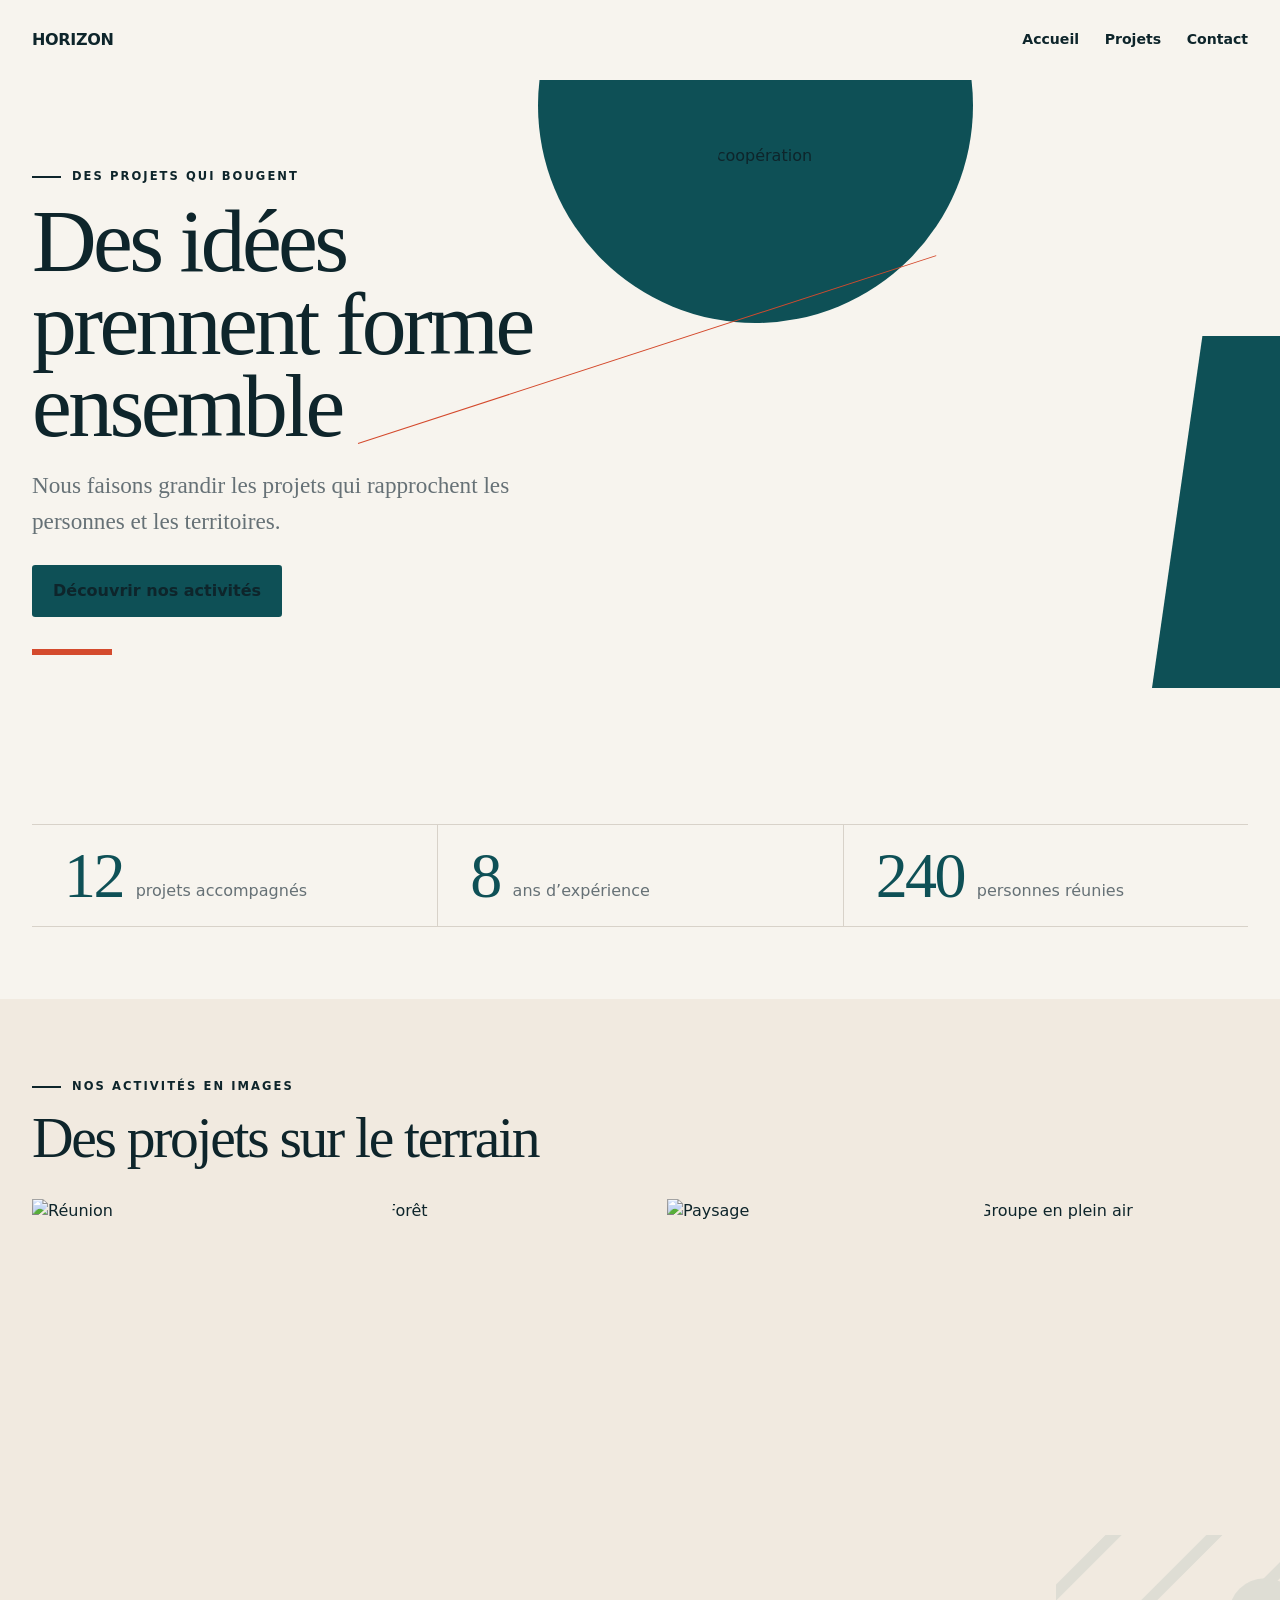
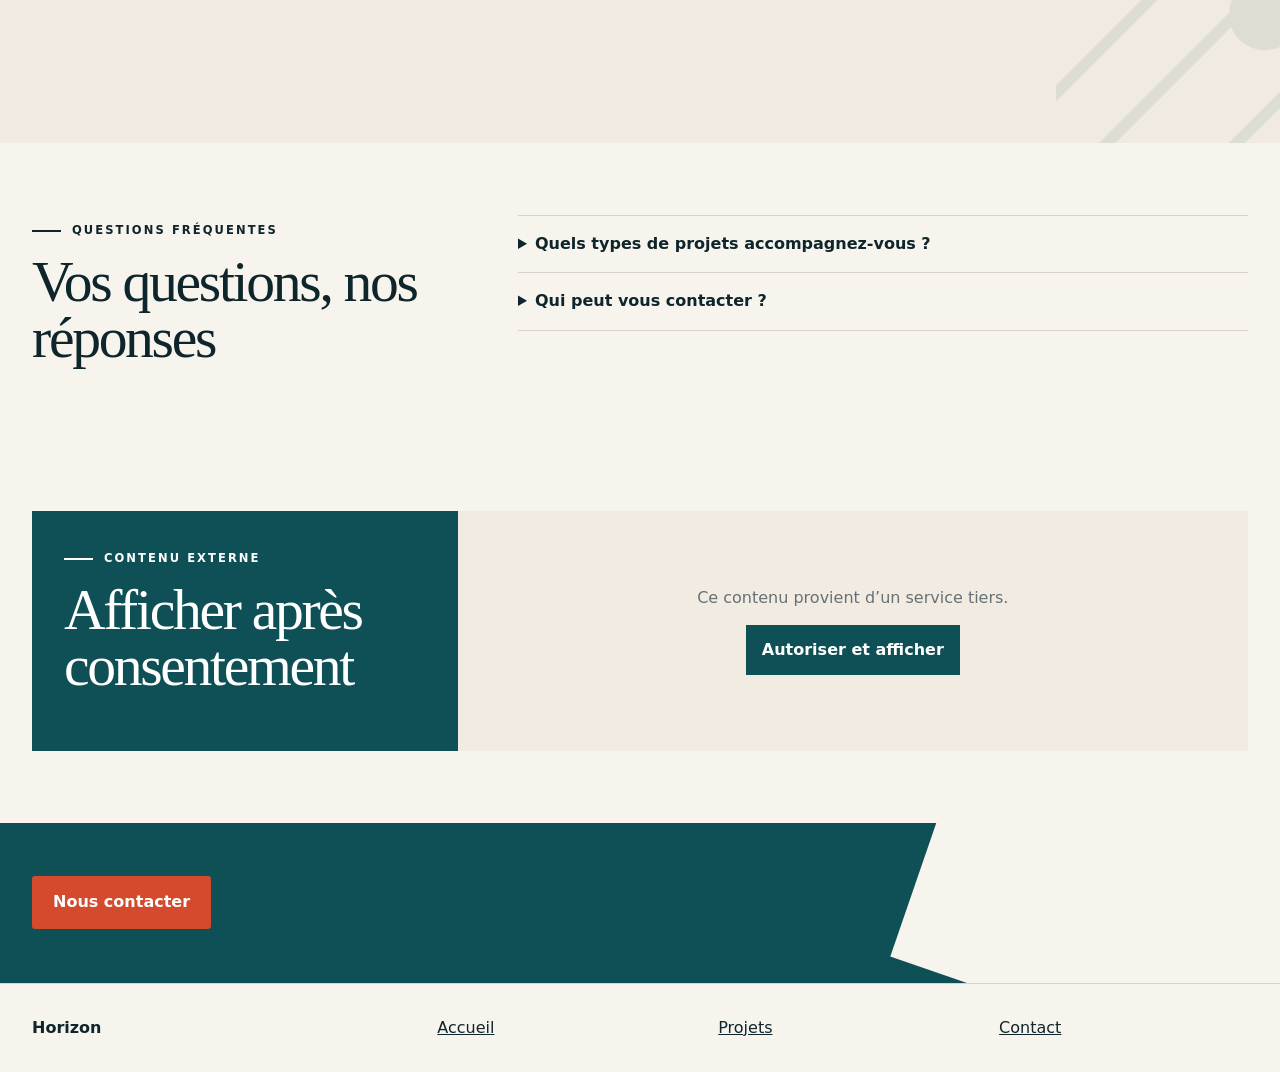
==== themes/dynamic-graphic/preview/index.html @ 0e569360 "Correct theme references and add quiet elegant design" ====
<!doctype html>
<html lang="fr">
<head>
  <meta charset="utf-8">
  <meta name="viewport" content="width=device-width,initial-scale=1">
  <title>Dendrila — Dynamique et graphique</title>
  <link rel="stylesheet" href="../theme.css">
</head>
<body data-dendrila-theme="dynamic-graphic" data-dendrila-gallery="editorial" data-dendrila-illustration-frequency="regular" data-dendrila-illustration-style="geometric">
  <a class="d-skip-link" href="#contenu">Aller au contenu</a>
  <header class="d-header"><div class="d-shell d-header__inner">
    <a class="d-brand" href="#">Horizon</a>
    <nav class="d-nav" aria-label="Navigation principale"><a href="#contenu">Accueil</a><a href="#projets">Projets</a><a href="#contact">Contact</a></nav>
  </div></header>
  <main id="contenu">
    <section class="d-hero"><div class="d-shell d-hero__grid">
      <div class="d-hero__copy"><p class="d-eyebrow">Des projets qui bougent</p><h1 class="d-title">Des idées prennent forme ensemble</h1><p class="d-lead">Nous faisons grandir les projets qui rapprochent les personnes et les territoires.</p><div class="d-actions"><a class="d-button" href="#projets">Découvrir nos activités</a></div></div>
      <div class="d-hero__media"><div class="d-media" data-media-shape="auto"><img class="d-media__image" src="https://upload.wikimedia.org/wikipedia/commons/thumb/c/ce/Cooperation_meeting_%2835371853444%29.jpg/1280px-Cooperation_meeting_%2835371853444%29.jpg" alt="Réunion de coopération"></div></div>
    </div></section>
    <section class="d-section"><div class="d-shell"><div class="d-stats">
      <div class="d-stat"><strong class="d-stat__value">12</strong><span class="d-stat__label">projets accompagnés</span></div>
      <div class="d-stat"><strong class="d-stat__value">8</strong><span class="d-stat__label">ans d’expérience</span></div>
      <div class="d-stat"><strong class="d-stat__value">240</strong><span class="d-stat__label">personnes réunies</span></div>
    </div></div></section>
    <section class="d-section d-section--soft" id="projets"><div class="d-shell">
      <div class="d-section__heading"><p class="d-eyebrow">Nos activités en images</p><h2 class="d-heading">Des projets sur le terrain</h2></div>
      <div class="d-gallery">
        <figure class="d-gallery__item"><div class="d-media"><img class="d-media__image" src="https://thumb.wikimedia.org/wikipedia/commons/thumb/a/af/People_seated_at_table_participating_in_group_discussion_during_meeting.jpg/1280px-People_seated_at_table_participating_in_group_discussion_during_meeting.jpg" alt="Réunion"></div></figure>
        <figure class="d-gallery__item"><div class="d-media"><img class="d-media__image" src="https://thumb.wikimedia.org/wikipedia/commons/thumb/4/44/Forest_path_surrounded_by_green_trees.jpg/1280px-Forest_path_surrounded_by_green_trees.jpg" alt="Forêt"></div></figure>
        <figure class="d-gallery__item"><div class="d-media"><img class="d-media__image" src="https://upload.wikimedia.org/wikipedia/commons/thumb/d/d1/Landscape-mountains-nature-people_%2824216397892%29.jpg/1280px-Landscape-mountains-nature-people_%2824216397892%29.jpg" alt="Paysage"></div></figure>
        <figure class="d-gallery__item"><div class="d-media"><img class="d-media__image" src="https://upload.wikimedia.org/wikipedia/commons/thumb/7/79/People_stand_in_line_on_the_road_and_look_at_nature.jpg/1280px-People_stand_in_line_on_the_road_and_look_at_nature.jpg" alt="Groupe en plein air"></div></figure>
      </div>
    </div></section>
    <section class="d-section d-section--block-faq"><div class="d-shell d-prose">
      <div class="d-section__heading"><p class="d-eyebrow">Questions fréquentes</p><h2 class="d-heading">Vos questions, nos réponses</h2></div>
      <div class="d-faq"><details><summary>Quels types de projets accompagnez-vous ?</summary><p>Le parcours s’adapte au contexte du projet.</p></details><details><summary>Qui peut vous contacter ?</summary><p>Toute personne ou structure porteuse d’une initiative.</p></details></div>
    </div></section>
    <section class="d-section d-section--block-embed-safe"><div class="d-shell"><div class="d-section__heading"><p class="d-eyebrow">Contenu externe</p><h2 class="d-heading">Afficher après consentement</h2></div><div class="d-embed"><div class="dendrila-privacy-placeholder"><div data-dendrila-placeholder-copy><p>Ce contenu provient d’un service tiers.</p><button data-dendrila-consent-allow>Autoriser et afficher</button></div></div></div></div></section>
    <section class="d-cta-band" id="contact"><div class="d-shell d-cta-band__inner"><a class="d-button" href="#">Nous contacter</a></div></section>
  </main>
  <footer class="d-footer"><div class="d-shell d-footer__grid"><strong>Horizon</strong><a href="#">Accueil</a><a href="#">Projets</a><a href="#">Contact</a></div></footer>
</body>
</html>
---- themes/dynamic-graphic/theme.css ----
/*
 * Dendrila Design Kit — Dynamique et graphique
 * Composition éditoriale, aplats, diagonales, contrastes et galerie asymétrique.
 */

[data-dendrila-theme="dynamic-graphic"] {
  --dendrila-color-bg: #f7f4ee;
  --dendrila-color-surface: #fffdf8;
  --dendrila-color-text: #0e252b;
  --dendrila-color-muted: #667176;
  --dendrila-color-primary: #0e5056;
  --dendrila-color-primary-strong: #0a3b40;
  --dendrila-color-secondary: #d44a2d;
  --dendrila-color-accent-soft: #efe7dc;
  --dendrila-color-border: #d8d2c9;
  --dendrila-font-heading: ui-serif, Georgia, "Times New Roman", serif;
  --dendrila-font-body: Inter, ui-sans-serif, system-ui, -apple-system, BlinkMacSystemFont, "Segoe UI", sans-serif;

  margin: 0;
  color: var(--dendrila-color-text);
  background: var(--dendrila-color-bg);
  font-family: var(--dendrila-font-body);
  line-height: 1.55;
}

[data-dendrila-theme="dynamic-graphic"] *,
[data-dendrila-theme="dynamic-graphic"] *::before,
[data-dendrila-theme="dynamic-graphic"] *::after { box-sizing: border-box; }

[data-dendrila-theme="dynamic-graphic"] img { max-width: 100%; height: auto; }
[data-dendrila-theme="dynamic-graphic"] a { color: inherit; }
[data-dendrila-theme="dynamic-graphic"] :focus-visible {
  outline: 3px solid var(--dendrila-color-secondary);
  outline-offset: 3px;
}

.d-skip-link {
  position: fixed;
  inset: .5rem auto auto .5rem;
  z-index: 1000;
  transform: translateY(-180%);
  background: var(--dendrila-color-primary-strong);
  color: #fff;
  padding: .7rem 1rem;
}
.d-skip-link:focus { transform: translateY(0); }

.d-shell {
  width: min(calc(100% - 2.5rem), var(--dendrila-content-max, 76rem));
  margin-inline: auto;
}
.d-prose { max-width: var(--dendrila-text-max, 56rem); }

.d-header {
  position: relative;
  z-index: 20;
  background: var(--dendrila-color-bg);
}
.d-header__inner {
  min-height: 5rem;
  display: flex;
  align-items: center;
  justify-content: space-between;
  gap: 2rem;
}
.d-brand {
  display: inline-flex;
  align-items: center;
  text-decoration: none;
  font-weight: 900;
  text-transform: uppercase;
  letter-spacing: -.02em;
}
.d-brand__mark { display: none; }
.d-nav { display: flex; align-items: center; gap: 1.6rem; }
.d-nav a {
  text-decoration: none;
  font-size: .88rem;
  font-weight: 700;
}
.d-nav a:hover { color: var(--dendrila-color-secondary); }

.d-button {
  display: inline-flex;
  align-items: center;
  justify-content: center;
  min-height: 3rem;
  padding: .8rem 1.25rem;
  border: 1px solid transparent;
  border-radius: .2rem;
  background: var(--dendrila-color-primary);
  color: #fff;
  text-decoration: none;
  font-weight: 800;
  transition: transform var(--dendrila-motion-duration, 160ms) ease, background var(--dendrila-motion-duration, 160ms) ease;
}
.d-button:hover {
  transform: translateY(-2px);
  background: var(--dendrila-color-secondary);
}

.d-eyebrow {
  display: inline-flex;
  align-items: center;
  gap: .7rem;
  margin: 0 0 .9rem;
  font-size: .72rem;
  font-weight: 850;
  letter-spacing: .18em;
  text-transform: uppercase;
}
.d-eyebrow::before {
  content: "";
  width: 1.8rem;
  height: 2px;
  background: currentColor;
}

.d-title,
.d-heading,
.d-card__title,
.d-stat__value {
  font-family: var(--dendrila-font-heading);
  font-weight: 500;
  letter-spacing: -.04em;
}
.d-title {
  margin: 0;
  max-width: 36rem;
  font-size: calc(clamp(3.4rem, 7vw, 6.4rem) * var(--dendrila-heading-scale, 1));
  line-height: .92;
}
.d-heading {
  margin: 0;
  font-size: calc(clamp(2.2rem, 4.5vw, 3.8rem) * var(--dendrila-heading-scale, 1));
  line-height: .98;
}
.d-lead {
  max-width: 36rem;
  margin-top: 1.25rem;
  color: var(--dendrila-color-muted);
  font-family: var(--dendrila-font-heading);
  font-size: clamp(1.15rem, 2vw, 1.45rem);
}
.d-actions { display: flex; flex-wrap: wrap; gap: .75rem; margin-top: 1.6rem; }

.d-hero {
  position: relative;
  overflow: hidden;
  min-height: 42rem;
}
.d-hero::before {
  content: "";
  position: absolute;
  width: clamp(18rem, 34vw, 34rem);
  aspect-ratio: 1;
  right: 24%;
  top: -12rem;
  border-radius: 50%;
  background: var(--dendrila-color-primary);
  z-index: 0;
}
.d-hero::after {
  content: "";
  position: absolute;
  width: 38rem;
  height: 1px;
  left: 28%;
  top: 54%;
  background: var(--dendrila-color-secondary);
  transform: rotate(-18deg);
  transform-origin: left center;
  z-index: 3;
}
.d-hero__grid {
  position: relative;
  z-index: 1;
  min-height: 42rem;
  display: grid;
  grid-template-columns: minmax(0, .9fr) minmax(24rem, 1.1fr);
  align-items: center;
  gap: 3rem;
  padding-block: 3rem 4rem;
}
.d-hero__copy { position: relative; z-index: 4; }
.d-hero__copy::after {
  content: "";
  display: block;
  width: 5rem;
  height: .35rem;
  margin-top: 2rem;
  background: var(--dendrila-color-secondary);
}
.d-hero__media {
  position: relative;
  z-index: 2;
  height: 33rem;
}
.d-hero__media::after {
  content: "";
  position: absolute;
  width: 9rem;
  height: 22rem;
  right: -3rem;
  bottom: -1rem;
  background: var(--dendrila-color-primary);
  clip-path: polygon(35% 0, 100% 0, 100% 100%, 0 100%);
}
.d-media {
  width: 100%;
  height: 100%;
  overflow: hidden;
}
.d-media::before { display: none; }
.d-media__image {
  display: block;
  width: 100%;
  height: 100%;
  object-fit: cover;
  object-position: var(--d-media-x, 50%) var(--d-media-y, 50%);
}
.d-hero__media .d-media {
  clip-path: polygon(18% 0, 100% 0, 84% 100%, 0 100%);
}
.d-media[data-media-shape="rounded"] .d-media__image { border-radius: .3rem; }

.d-section {
  position: relative;
  padding-block: var(--dendrila-section-gap, 4.5rem);
}
.d-section--soft {
  background: color-mix(in srgb, var(--dendrila-color-accent-soft) 76%, var(--dendrila-color-bg));
}
.d-section__heading {
  max-width: var(--dendrila-text-max, 56rem);
  margin-bottom: 2rem;
}

.d-card-grid {
  display: grid;
  grid-template-columns: repeat(3, minmax(0, 1fr));
  gap: 1rem;
}
.d-card {
  position: relative;
  overflow: hidden;
  background: var(--dendrila-color-surface);
  border: 1px solid var(--dendrila-color-border);
  padding: 1.2rem;
}
.d-card:nth-child(2) { transform: translateY(1.4rem); }
.d-card__media {
  margin: -1.2rem -1.2rem 1rem;
  overflow: hidden;
  aspect-ratio: 4 / 3;
}
.d-card__media img { width: 100%; height: 100%; object-fit: cover; }
.d-card__title { margin: 0 0 .5rem; font-size: 1.45rem; }
.d-card p { margin-bottom: 0; color: var(--dendrila-color-muted); }

.d-stats {
  display: grid;
  grid-template-columns: repeat(3, 1fr);
  border-block: 1px solid var(--dendrila-color-border);
}
.d-stat {
  display: grid;
  grid-template-columns: auto 1fr;
  align-items: end;
  gap: .8rem;
  padding: 1.35rem 2rem;
}
.d-stat + .d-stat { border-left: 1px solid var(--dendrila-color-border); }
.d-stat__value {
  font-size: clamp(3rem, 5vw, 4.6rem);
  line-height: .9;
  color: var(--dendrila-color-primary);
}
.d-stat__label { color: var(--dendrila-color-muted); }
.d-stat__note { grid-column: 2; color: var(--dendrila-color-muted); font-size: .8rem; }

.d-key-values {
  margin: 0;
  display: grid;
  grid-template-columns: repeat(2, minmax(0, 1fr));
  gap: .8rem;
}
.d-key-values__item {
  padding: 1.2rem;
  border-left: .35rem solid var(--dendrila-color-secondary);
  background: var(--dendrila-color-surface);
}
.d-key-values dt {
  color: var(--dendrila-color-muted);
  text-transform: uppercase;
  letter-spacing: .12em;
  font-size: .7rem;
}
.d-key-values dd { margin: .3rem 0 0; font-weight: 750; }

.d-gallery {
  display: grid;
  grid-template-columns: 1.15fr 1fr 1fr 1fr;
  grid-auto-rows: minmax(10rem, 18vw);
  gap: .7rem;
}
.d-gallery__item { margin: 0; min-width: 0; }
.d-gallery__item:first-child { grid-row: span 2; }
.d-gallery__item:nth-child(3) { grid-row: span 2; }
.d-gallery__item .d-media,
.d-gallery__item .d-media__image { height: 100%; }
.d-gallery__item:nth-child(odd) .d-media { clip-path: polygon(0 0, 100% 0, 92% 100%, 0 100%); }
.d-gallery__item:nth-child(even) .d-media { clip-path: polygon(8% 0, 100% 0, 100% 100%, 0 100%); }
.d-caption { margin-top: .5rem; color: var(--dendrila-color-muted); font-size: .85rem; }

[data-dendrila-theme="dynamic-graphic"][data-dendrila-gallery="filmstrip"] .d-gallery {
  display: flex;
  overflow-x: auto;
  scroll-snap-type: x proximity;
}
[data-dendrila-theme="dynamic-graphic"][data-dendrila-gallery="filmstrip"] .d-gallery__item {
  flex: 0 0 min(82vw, 36rem);
  scroll-snap-align: start;
}
[data-dendrila-theme="dynamic-graphic"][data-dendrila-gallery="masonry"] .d-gallery {
  display: block;
  columns: 3 17rem;
  column-gap: .7rem;
}
[data-dendrila-theme="dynamic-graphic"][data-dendrila-gallery="masonry"] .d-gallery__item {
  break-inside: avoid;
  margin-bottom: .7rem;
}

.d-section--block-faq .d-shell {
  max-width: var(--dendrila-content-max, 76rem);
  display: grid;
  grid-template-columns: minmax(16rem, .75fr) minmax(0, 1.25fr);
  gap: 3rem;
}
.d-section--block-faq .d-section__heading { margin-bottom: 0; }
.d-faq { border-top: 1px solid var(--dendrila-color-border); }
.d-faq details { padding: 1rem 0; border-bottom: 1px solid var(--dendrila-color-border); }
.d-faq summary { cursor: pointer; font-weight: 750; }
.d-faq p { color: var(--dendrila-color-muted); }

.d-section--block-embed-safe .d-shell {
  display: grid;
  grid-template-columns: minmax(14rem, .7fr) minmax(0, 1.3fr);
  align-items: stretch;
  gap: 0;
}
.d-section--block-embed-safe .d-section__heading {
  margin: 0;
  padding: 2rem;
  color: #fff;
  background: var(--dendrila-color-primary);
}
.d-embed {
  border: 0;
  background: color-mix(in srgb, var(--dendrila-color-accent-soft) 82%, white);
}
.d-embed .dendrila-privacy-placeholder {
  min-height: 15rem;
  display: grid;
  place-items: center;
  padding: 2rem;
  text-align: center;
}
.d-embed [data-dendrila-placeholder-copy] {
  display: grid;
  justify-items: center;
  gap: .9rem;
  max-width: 30rem;
}
.d-embed [data-dendrila-placeholder-copy] p { margin: 0; color: var(--dendrila-color-muted); }
.d-embed [data-dendrila-consent-allow] {
  border: 0;
  background: var(--dendrila-color-primary);
  color: #fff;
  padding: .8rem 1rem;
  font: inherit;
  font-weight: 800;
}

.d-cta-band {
  position: relative;
  overflow: hidden;
  background: var(--dendrila-color-primary);
  color: #fff;
}
.d-cta-band::after {
  content: "";
  position: absolute;
  width: 36%;
  height: 170%;
  right: -8%;
  top: -35%;
  background: var(--dendrila-color-bg);
  transform: rotate(19deg);
}
.d-cta-band__inner {
  position: relative;
  z-index: 2;
  min-height: 10rem;
  display: flex;
  align-items: center;
  justify-content: flex-start;
}
.d-cta-band .d-button {
  background: var(--dendrila-color-secondary);
}

.d-footer {
  padding-block: 2rem;
  background: var(--dendrila-color-bg);
  border-top: 1px solid var(--dendrila-color-border);
}
.d-footer__grid {
  display: grid;
  grid-template-columns: 1.5fr repeat(3, 1fr);
  align-items: center;
  gap: 2rem;
}
.d-footer a { color: inherit; }

@media (max-width: 52rem) {
  .d-hero { min-height: auto; }
  .d-hero::before { right: -7rem; top: -10rem; }
  .d-hero__grid {
    min-height: auto;
    grid-template-columns: 1fr;
    padding-block: 3rem 4rem;
  }
  .d-hero__media { height: 27rem; }
  .d-card-grid { grid-template-columns: 1fr 1fr; }
  .d-card:nth-child(2) { transform: none; }
  .d-gallery { grid-template-columns: 1fr 1fr 1fr; }
  .d-section--block-faq .d-shell,
  .d-section--block-embed-safe .d-shell { grid-template-columns: 1fr; }
  .d-section--block-faq .d-section__heading { margin-bottom: 1.5rem; }
  .d-footer__grid { grid-template-columns: 1fr 1fr; }
}

@media (max-width: 38rem) {
  .d-shell { width: min(calc(100% - 1.25rem), var(--dendrila-content-max, 76rem)); }
  .d-header__inner { min-height: auto; flex-direction: column; align-items: flex-start; gap: .65rem; padding-block: .8rem; }
  .d-nav { width: 100%; overflow-x: auto; gap: 1rem; padding-bottom: .2rem; }
  .d-title { font-size: clamp(3rem, 14vw, 4.5rem); }
  .d-hero::after { display: none; }
  .d-hero__media { height: 21rem; }
  .d-hero__media::after { width: 6rem; height: 14rem; right: -1.5rem; }
  .d-section { padding-block: 2.9rem; }
  .d-card-grid { grid-template-columns: 1fr; }
  .d-stats { grid-template-columns: 1fr 1fr; }
  .d-stat { grid-template-columns: 1fr; align-items: start; padding: 1rem; }
  .d-stat + .d-stat { border-left: 1px solid var(--dendrila-color-border); }
  .d-stat:last-child { grid-column: 1 / -1; border-left: 0; border-top: 1px solid var(--dendrila-color-border); }
  .d-stat__note { grid-column: 1; }
  .d-key-values { grid-template-columns: 1fr; }
  .d-gallery { grid-template-columns: 1fr 1fr; grid-auto-rows: 9rem; gap: .5rem; }
  .d-gallery__item:first-child,
  .d-gallery__item:nth-child(3) { grid-row: span 2; }
  .d-section--block-embed-safe .d-section__heading { padding: 1.35rem; }
  .d-cta-band::after { right: -22%; }
  .d-footer__grid { grid-template-columns: 1fr; }
}

@media (prefers-reduced-motion: reduce) {
  [data-dendrila-theme="dynamic-graphic"] { --dendrila-motion-duration: 0ms; }
  .d-button { transition: none; }
  .d-button:hover { transform: none; }
}

/* Theme-owned geometric motif and optional image shapes. */
.d-media[data-media-shape="arch"] .d-media__image {
  border-radius: 50% 50% .25rem .25rem / 24% 24% .25rem .25rem;
}
.d-media[data-media-shape="circle"] {
  aspect-ratio: 1;
}
.d-media[data-media-shape="circle"] .d-media__image {
  border-radius: 50%;
}
[data-dendrila-theme="dynamic-graphic"][data-dendrila-illustration-style="geometric"] .d-section--soft,
[data-dendrila-theme="dynamic-graphic"][data-dendrila-illustration-style="line"] .d-section--soft {
  overflow: hidden;
}
[data-dendrila-theme="dynamic-graphic"][data-dendrila-illustration-style="geometric"] .d-section--soft::after,
[data-dendrila-theme="dynamic-graphic"][data-dendrila-illustration-style="line"] .d-section--soft::after {
  content: "";
  position: absolute;
  width: 18rem;
  height: 18rem;
  right: -4rem;
  bottom: -5rem;
  background: var(--dendrila-color-primary);
  opacity: .08;
  -webkit-mask: url("assets/motifs/diagonal-grid.svg") center / contain no-repeat;
  mask: url("assets/motifs/diagonal-grid.svg") center / contain no-repeat;
  pointer-events: none;
}
[data-dendrila-theme="dynamic-graphic"][data-dendrila-illustration-frequency="none"] .d-section--soft::after {
  display: none;
}
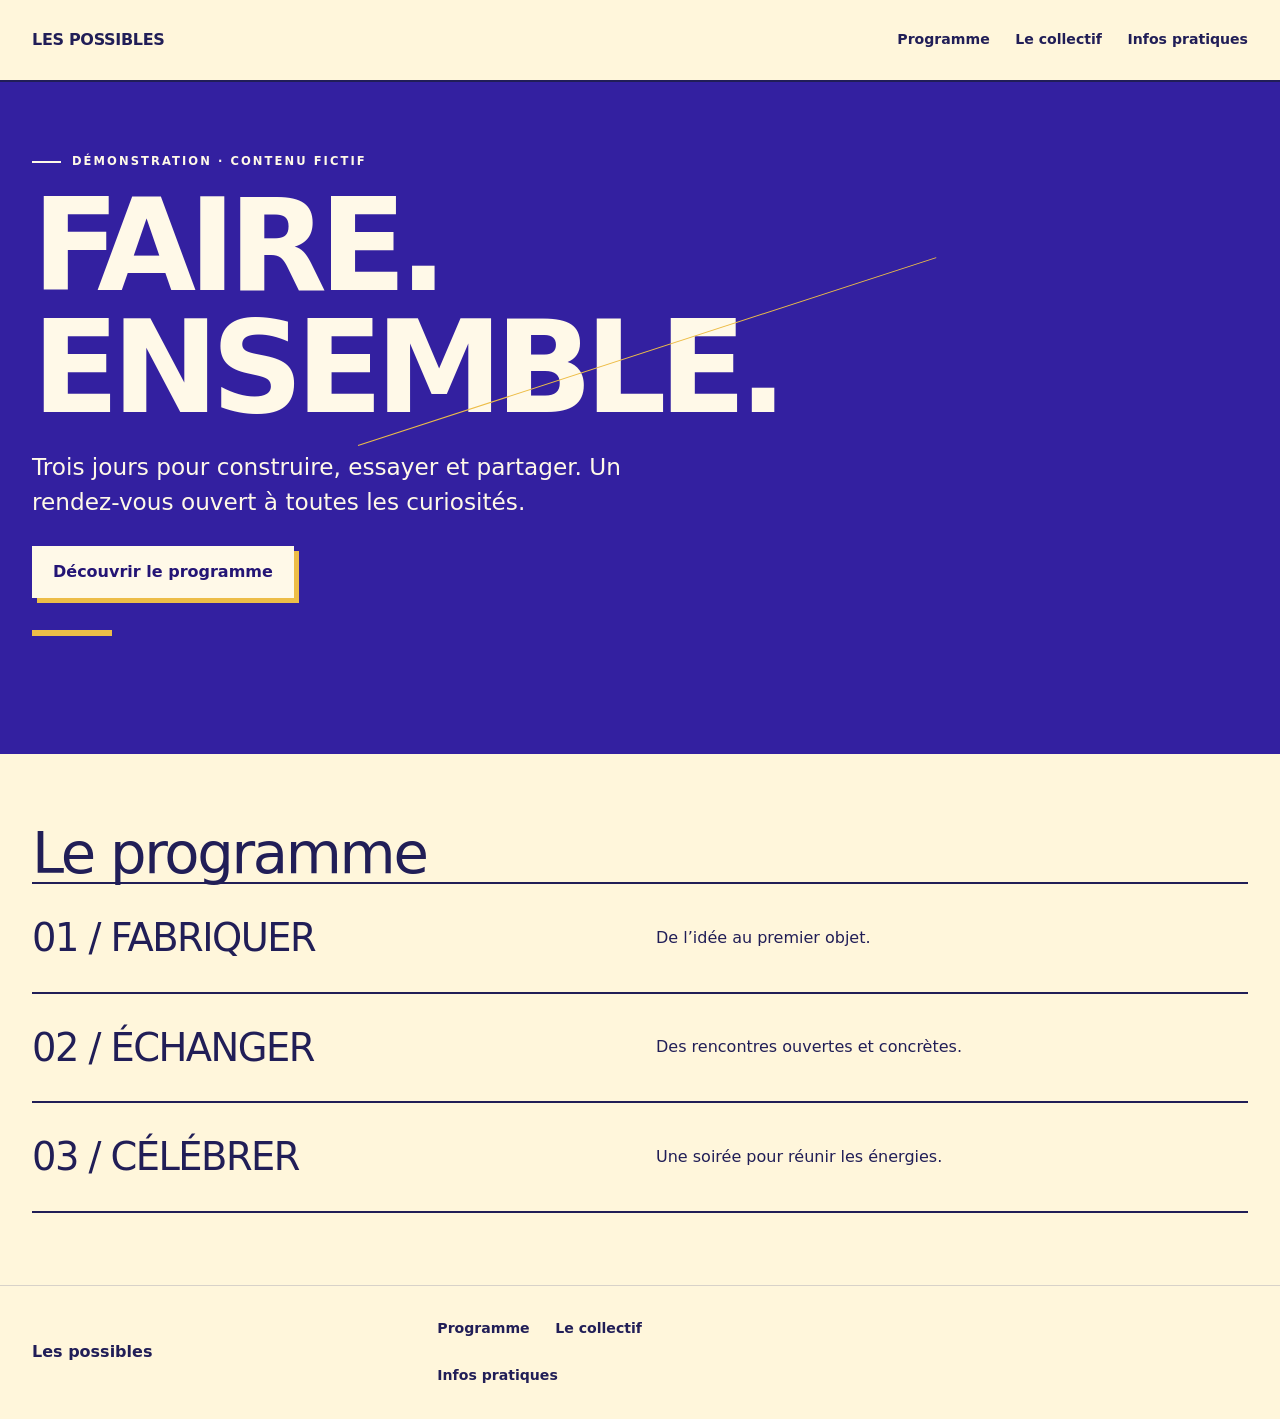
==== commit 2c0aa70e: "Give six themes distinct site compositions without default article feeds" ====
--- a/themes/dynamic-graphic/preview/index.html
+++ b/themes/dynamic-graphic/preview/index.html
@@ -1,43 +1 @@
-<!doctype html>
-<html lang="fr">
-<head>
-  <meta charset="utf-8">
-  <meta name="viewport" content="width=device-width,initial-scale=1">
-  <title>Dendrila — Dynamique et graphique</title>
-  <link rel="stylesheet" href="../theme.css">
-</head>
-<body data-dendrila-theme="dynamic-graphic" data-dendrila-gallery="editorial" data-dendrila-illustration-frequency="regular" data-dendrila-illustration-style="geometric">
-  <a class="d-skip-link" href="#contenu">Aller au contenu</a>
-  <header class="d-header"><div class="d-shell d-header__inner">
-    <a class="d-brand" href="#">Horizon</a>
-    <nav class="d-nav" aria-label="Navigation principale"><a href="#contenu">Accueil</a><a href="#projets">Projets</a><a href="#contact">Contact</a></nav>
-  </div></header>
-  <main id="contenu">
-    <section class="d-hero"><div class="d-shell d-hero__grid">
-      <div class="d-hero__copy"><p class="d-eyebrow">Des projets qui bougent</p><h1 class="d-title">Des idées prennent forme ensemble</h1><p class="d-lead">Nous faisons grandir les projets qui rapprochent les personnes et les territoires.</p><div class="d-actions"><a class="d-button" href="#projets">Découvrir nos activités</a></div></div>
-      <div class="d-hero__media"><div class="d-media" data-media-shape="auto"><img class="d-media__image" src="https://upload.wikimedia.org/wikipedia/commons/thumb/c/ce/Cooperation_meeting_%2835371853444%29.jpg/1280px-Cooperation_meeting_%2835371853444%29.jpg" alt="Réunion de coopération"></div></div>
-    </div></section>
-    <section class="d-section"><div class="d-shell"><div class="d-stats">
-      <div class="d-stat"><strong class="d-stat__value">12</strong><span class="d-stat__label">projets accompagnés</span></div>
-      <div class="d-stat"><strong class="d-stat__value">8</strong><span class="d-stat__label">ans d’expérience</span></div>
-      <div class="d-stat"><strong class="d-stat__value">240</strong><span class="d-stat__label">personnes réunies</span></div>
-    </div></div></section>
-    <section class="d-section d-section--soft" id="projets"><div class="d-shell">
-      <div class="d-section__heading"><p class="d-eyebrow">Nos activités en images</p><h2 class="d-heading">Des projets sur le terrain</h2></div>
-      <div class="d-gallery">
-        <figure class="d-gallery__item"><div class="d-media"><img class="d-media__image" src="https://thumb.wikimedia.org/wikipedia/commons/thumb/a/af/People_seated_at_table_participating_in_group_discussion_during_meeting.jpg/1280px-People_seated_at_table_participating_in_group_discussion_during_meeting.jpg" alt="Réunion"></div></figure>
-        <figure class="d-gallery__item"><div class="d-media"><img class="d-media__image" src="https://thumb.wikimedia.org/wikipedia/commons/thumb/4/44/Forest_path_surrounded_by_green_trees.jpg/1280px-Forest_path_surrounded_by_green_trees.jpg" alt="Forêt"></div></figure>
-        <figure class="d-gallery__item"><div class="d-media"><img class="d-media__image" src="https://upload.wikimedia.org/wikipedia/commons/thumb/d/d1/Landscape-mountains-nature-people_%2824216397892%29.jpg/1280px-Landscape-mountains-nature-people_%2824216397892%29.jpg" alt="Paysage"></div></figure>
-        <figure class="d-gallery__item"><div class="d-media"><img class="d-media__image" src="https://upload.wikimedia.org/wikipedia/commons/thumb/7/79/People_stand_in_line_on_the_road_and_look_at_nature.jpg/1280px-People_stand_in_line_on_the_road_and_look_at_nature.jpg" alt="Groupe en plein air"></div></figure>
-      </div>
-    </div></section>
-    <section class="d-section d-section--block-faq"><div class="d-shell d-prose">
-      <div class="d-section__heading"><p class="d-eyebrow">Questions fréquentes</p><h2 class="d-heading">Vos questions, nos réponses</h2></div>
-      <div class="d-faq"><details><summary>Quels types de projets accompagnez-vous ?</summary><p>Le parcours s’adapte au contexte du projet.</p></details><details><summary>Qui peut vous contacter ?</summary><p>Toute personne ou structure porteuse d’une initiative.</p></details></div>
-    </div></section>
-    <section class="d-section d-section--block-embed-safe"><div class="d-shell"><div class="d-section__heading"><p class="d-eyebrow">Contenu externe</p><h2 class="d-heading">Afficher après consentement</h2></div><div class="d-embed"><div class="dendrila-privacy-placeholder"><div data-dendrila-placeholder-copy><p>Ce contenu provient d’un service tiers.</p><button data-dendrila-consent-allow>Autoriser et afficher</button></div></div></div></div></section>
-    <section class="d-cta-band" id="contact"><div class="d-shell d-cta-band__inner"><a class="d-button" href="#">Nous contacter</a></div></section>
-  </main>
-  <footer class="d-footer"><div class="d-shell d-footer__grid"><strong>Horizon</strong><a href="#">Accueil</a><a href="#">Projets</a><a href="#">Contact</a></div></footer>
-</body>
-</html>+<!doctype html><html lang="fr"><head><meta charset="utf-8"><meta name="viewport" content="width=device-width,initial-scale=1"><title>Les possibles — démonstration</title><link rel="stylesheet" href="../theme.css"><style>body{margin:0}.d-header__inner>*{min-width:0}.d-nav{flex-wrap:wrap}</style></head><body data-dendrila-theme="dynamic-graphic"><a class="d-skip-link" href="#contenu">Aller au contenu</a><header class="d-header"><div class="d-shell d-header__inner"><a class="d-brand" href="#contenu">Les possibles</a><nav class="d-nav" aria-label="Navigation principale"><a href="#contenu">Programme</a><a href="#contenu">Le collectif</a><a href="#contenu">Infos pratiques</a></nav></div></header><main id="contenu"><section class="d-hero"><div class="d-shell d-hero__grid"><div class="d-hero__copy"><p class="d-eyebrow">Démonstration · contenu fictif</p><h1 class="d-title">FAIRE. ENSEMBLE.</h1><p class="d-lead">Trois jours pour construire, essayer et partager. Un rendez-vous ouvert à toutes les curiosités.</p><div class="d-actions"><a class="d-button" href="#contenu">Découvrir le programme</a></div></div></div></section><section class="d-section d-section--block-cards"><div class="d-shell"><h2 class="d-heading">Le programme</h2><div class="d-card-grid"><article class="d-card"><h3 class="d-card__title">01 / Fabriquer</h3><p>De l’idée au premier objet.</p></article><article class="d-card"><h3 class="d-card__title">02 / Échanger</h3><p>Des rencontres ouvertes et concrètes.</p></article><article class="d-card"><h3 class="d-card__title">03 / Célébrer</h3><p>Une soirée pour réunir les énergies.</p></article></div></div></section></main><footer class="d-footer"><div class="d-shell d-footer__grid"><strong>Les possibles</strong><nav class="d-nav" aria-label="Navigation secondaire"><a href="#contenu">Programme</a><a href="#contenu">Le collectif</a><a href="#contenu">Infos pratiques</a></nav></div></footer></body></html>
--- a/themes/dynamic-graphic/theme.css
+++ b/themes/dynamic-graphic/theme.css
@@ -28,7 +28,7 @@
 [data-dendrila-theme="dynamic-graphic"] *::after { box-sizing: border-box; }
 
 [data-dendrila-theme="dynamic-graphic"] img { max-width: 100%; height: auto; }
-[data-dendrila-theme="dynamic-graphic"] a { color: inherit; }
+:where([data-dendrila-theme="dynamic-graphic"]) a { color: inherit; }
 [data-dendrila-theme="dynamic-graphic"] :focus-visible {
   outline: 3px solid var(--dendrila-color-secondary);
   outline-offset: 3px;
@@ -503,3 +503,24 @@
 [data-dendrila-theme="dynamic-graphic"][data-dendrila-illustration-frequency="none"] .d-section--soft::after {
   display: none;
 }
+
+/* Keep the decorative disk away from narrow-screen reading content. */
+@media(max-width:38rem){[data-dendrila-theme="dynamic-graphic"] .d-hero::before{display:none}}
+
+
+/* Event poster: typographic stage and numbered programme, no article tiles. */
+[data-dendrila-theme="dynamic-graphic"]{--dendrila-color-bg:#fff6db;--dendrila-color-surface:#fff9e8;--dendrila-color-text:#211e57;--dendrila-color-muted:#514d69;--dendrila-color-primary:#3320a0;--dendrila-color-primary-strong:#241575;--dendrila-color-secondary:#edbd48;--dendrila-font-heading:ui-sans-serif,system-ui,sans-serif}
+[data-dendrila-theme="dynamic-graphic"] .d-header{background:var(--dendrila-color-bg);border-bottom:2px solid var(--dendrila-color-text)}
+[data-dendrila-theme="dynamic-graphic"] .d-hero{background:var(--dendrila-color-primary);color:var(--dendrila-color-surface)}
+[data-dendrila-theme="dynamic-graphic"] .d-hero:before{display:none}
+[data-dendrila-theme="dynamic-graphic"] .d-hero__grid{padding-block:4rem;grid-template-columns:1fr;min-height:0}
+[data-dendrila-theme="dynamic-graphic"] .d-hero__copy{max-width:70rem}
+[data-dendrila-theme="dynamic-graphic"] .d-title{font-family:var(--dendrila-font-heading);font-size:clamp(3.4rem,10vw,9rem);line-height:.95;max-width:13ch;font-weight:900;letter-spacing:-.06em}
+[data-dendrila-theme="dynamic-graphic"] .d-hero .d-eyebrow,[data-dendrila-theme="dynamic-graphic"] .d-hero .d-lead{color:var(--dendrila-color-surface)}
+[data-dendrila-theme="dynamic-graphic"] .d-hero .d-lead{max-width:40rem}
+[data-dendrila-theme="dynamic-graphic"] .d-hero .d-button{background:var(--dendrila-color-surface);color:var(--dendrila-color-primary-strong);border-radius:0;box-shadow:5px 5px 0 var(--dendrila-color-secondary)}
+[data-dendrila-theme="dynamic-graphic"] .d-card-grid{display:block;border-top:2px solid var(--dendrila-color-text)}
+[data-dendrila-theme="dynamic-graphic"] .d-card{display:grid;grid-template-columns:1fr 1fr;gap:2rem;align-items:center;padding:1.5rem 0;border:0;border-bottom:2px solid var(--dendrila-color-text);background:transparent;border-radius:0;box-shadow:none;transform:none}
+[data-dendrila-theme="dynamic-graphic"] .d-card__title{font-family:var(--dendrila-font-heading);font-size:clamp(1.6rem,3vw,2.8rem);margin:0;text-transform:uppercase}
+[data-dendrila-theme="dynamic-graphic"] .d-card p{color:var(--dendrila-color-text);margin:0}
+@media(max-width:38rem){[data-dendrila-theme="dynamic-graphic"] .d-hero__grid{padding-block:3rem}[data-dendrila-theme="dynamic-graphic"] .d-card{grid-template-columns:1fr;gap:.8rem}}
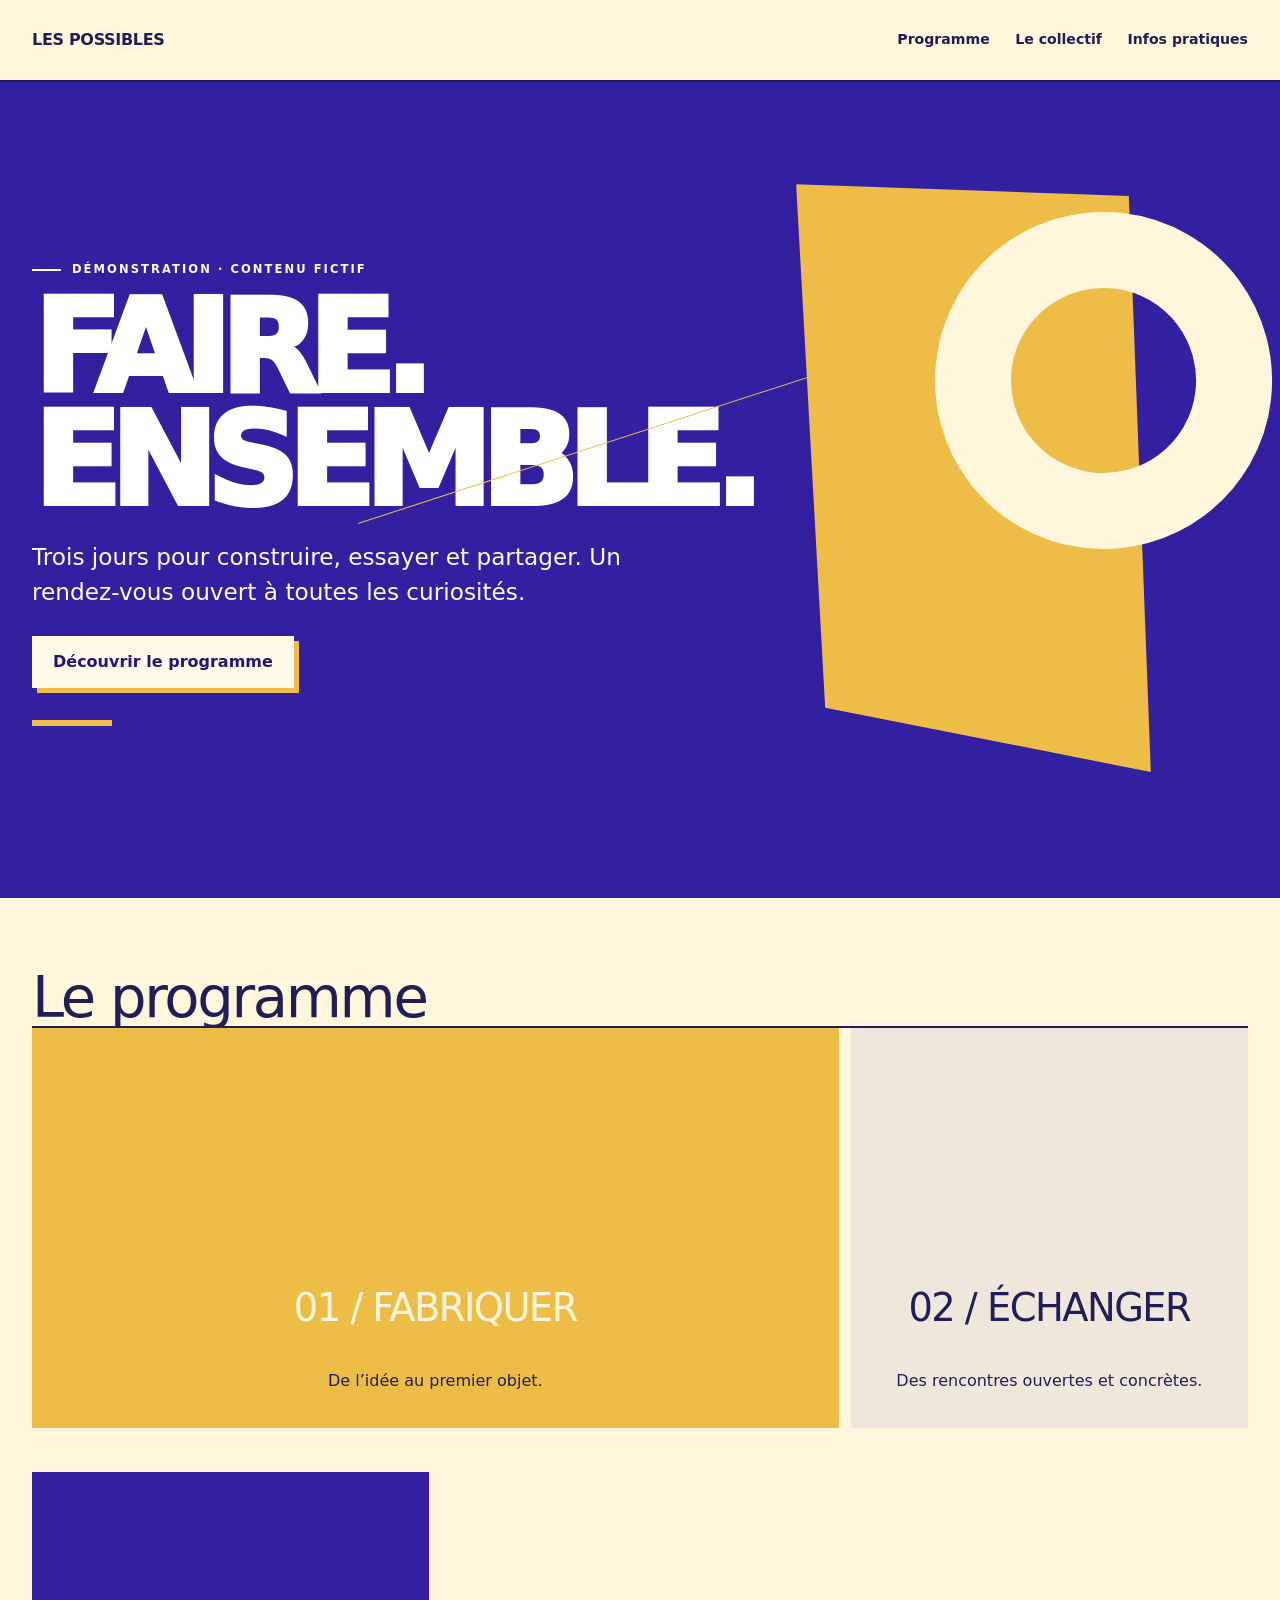
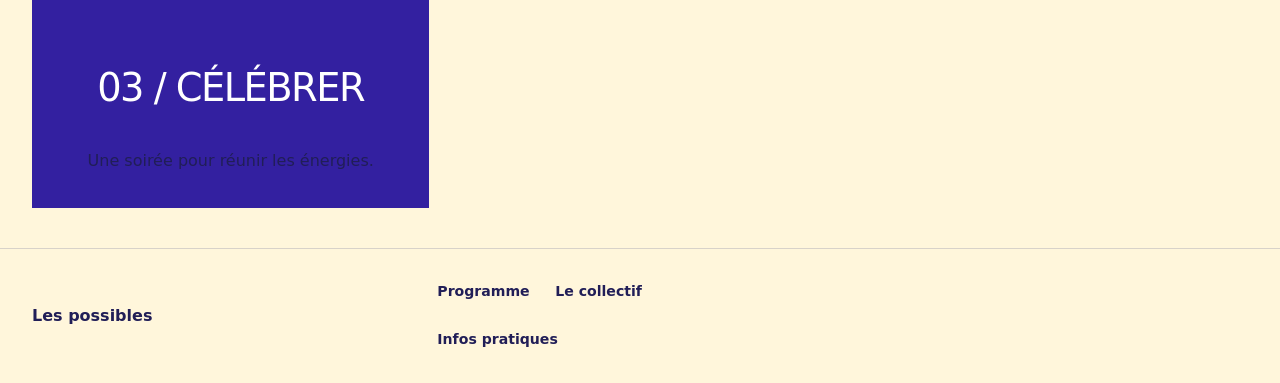
==== commit 0596a722: "chore(kits): declare new service blocks and align static illustrations [skip ci]" ====
--- a/themes/dynamic-graphic/preview/index.html
+++ b/themes/dynamic-graphic/preview/index.html
@@ -1 +1 @@
-<!doctype html><html lang="fr"><head><meta charset="utf-8"><meta name="viewport" content="width=device-width,initial-scale=1"><title>Les possibles — démonstration</title><link rel="stylesheet" href="../theme.css"><style>body{margin:0}.d-header__inner>*{min-width:0}.d-nav{flex-wrap:wrap}</style></head><body data-dendrila-theme="dynamic-graphic"><a class="d-skip-link" href="#contenu">Aller au contenu</a><header class="d-header"><div class="d-shell d-header__inner"><a class="d-brand" href="#contenu">Les possibles</a><nav class="d-nav" aria-label="Navigation principale"><a href="#contenu">Programme</a><a href="#contenu">Le collectif</a><a href="#contenu">Infos pratiques</a></nav></div></header><main id="contenu"><section class="d-hero"><div class="d-shell d-hero__grid"><div class="d-hero__copy"><p class="d-eyebrow">Démonstration · contenu fictif</p><h1 class="d-title">FAIRE. ENSEMBLE.</h1><p class="d-lead">Trois jours pour construire, essayer et partager. Un rendez-vous ouvert à toutes les curiosités.</p><div class="d-actions"><a class="d-button" href="#contenu">Découvrir le programme</a></div></div></div></section><section class="d-section d-section--block-cards"><div class="d-shell"><h2 class="d-heading">Le programme</h2><div class="d-card-grid"><article class="d-card"><h3 class="d-card__title">01 / Fabriquer</h3><p>De l’idée au premier objet.</p></article><article class="d-card"><h3 class="d-card__title">02 / Échanger</h3><p>Des rencontres ouvertes et concrètes.</p></article><article class="d-card"><h3 class="d-card__title">03 / Célébrer</h3><p>Une soirée pour réunir les énergies.</p></article></div></div></section></main><footer class="d-footer"><div class="d-shell d-footer__grid"><strong>Les possibles</strong><nav class="d-nav" aria-label="Navigation secondaire"><a href="#contenu">Programme</a><a href="#contenu">Le collectif</a><a href="#contenu">Infos pratiques</a></nav></div></footer></body></html>
+<!doctype html><html lang="fr"><head><meta charset="utf-8"><meta name="viewport" content="width=device-width,initial-scale=1"><title>Les possibles — démonstration</title><link rel="stylesheet" href="../theme.css"><style>body{margin:0}.d-header__inner>*{min-width:0}.d-nav{flex-wrap:wrap}</style></head><body data-dendrila-theme="dynamic-graphic"><a class="d-skip-link" href="#contenu">Aller au contenu</a><header class="d-header"><div class="d-shell d-header__inner"><a class="d-brand" href="#contenu">Les possibles</a><nav class="d-nav" aria-label="Navigation principale"><a href="#contenu">Programme</a><a href="#contenu">Le collectif</a><a href="#contenu">Infos pratiques</a></nav></div></header><main id="contenu"><section class="d-hero"><div class="d-shell d-hero__grid"><div class="d-hero__copy"><p class="d-eyebrow">Démonstration · contenu fictif</p><h1 class="d-title">FAIRE. ENSEMBLE.</h1><p class="d-lead">Trois jours pour construire, essayer et partager. Un rendez-vous ouvert à toutes les curiosités.</p><div class="d-actions"><a class="d-button" href="#contenu">Découvrir le programme</a></div></div><div class="d-hero__art" aria-hidden="true"></div></div></section><section class="d-section d-section--block-cards"><div class="d-shell"><h2 class="d-heading">Le programme</h2><div class="d-card-grid"><article class="d-card"><h3 class="d-card__title">01 / Fabriquer</h3><p>De l’idée au premier objet.</p></article><article class="d-card"><h3 class="d-card__title">02 / Échanger</h3><p>Des rencontres ouvertes et concrètes.</p></article><article class="d-card"><h3 class="d-card__title">03 / Célébrer</h3><p>Une soirée pour réunir les énergies.</p></article></div></div></section></main><footer class="d-footer"><div class="d-shell d-footer__grid"><strong>Les possibles</strong><nav class="d-nav" aria-label="Navigation secondaire"><a href="#contenu">Programme</a><a href="#contenu">Le collectif</a><a href="#contenu">Infos pratiques</a></nav></div></footer></body></html>
--- a/themes/dynamic-graphic/theme.css
+++ b/themes/dynamic-graphic/theme.css
@@ -524,3 +524,32 @@
 [data-dendrila-theme="dynamic-graphic"] .d-card__title{font-family:var(--dendrila-font-heading);font-size:clamp(1.6rem,3vw,2.8rem);margin:0;text-transform:uppercase}
 [data-dendrila-theme="dynamic-graphic"] .d-card p{color:var(--dendrila-color-text);margin:0}
 @media(max-width:38rem){[data-dendrila-theme="dynamic-graphic"] .d-hero__grid{padding-block:3rem}[data-dendrila-theme="dynamic-graphic"] .d-card{grid-template-columns:1fr;gap:.8rem}}
+
+
+/* V2 — Cultural event poster: massive type, geometric stage and asymmetric programme. */
+[data-dendrila-theme="dynamic-graphic"] .d-hero{background:var(--dendrila-color-primary);color:#fff;position:relative;overflow:hidden}
+[data-dendrila-theme="dynamic-graphic"] .d-hero__grid{position:relative;display:grid;grid-template-columns:minmax(0,1fr) minmax(0,.7fr);min-height:clamp(33rem,65vw,51rem);padding-block:clamp(2rem,6vw,6rem)}
+[data-dendrila-theme="dynamic-graphic"] .d-hero__copy{z-index:3}
+[data-dendrila-theme="dynamic-graphic"] .d-title{font-size:clamp(4.1rem,10vw,10rem);font-weight:950;line-height:.88;text-transform:uppercase;letter-spacing:-.085em;max-width:9ch}
+[data-dendrila-theme="dynamic-graphic"] .d-hero__art{position:relative;min-height:25rem;align-self:stretch;isolation:isolate}
+[data-dendrila-theme="dynamic-graphic"] .d-hero__art::before{content:"";position:absolute;inset:0 16% 4% 5%;background:var(--dendrila-color-secondary);clip-path:polygon(14% 0,100% 10%,82% 100%,0 82%);transform:rotate(-9deg)}
+[data-dendrila-theme="dynamic-graphic"] .d-hero__art::after{content:"";position:absolute;width:70%;aspect-ratio:1;top:8%;right:-5%;border:clamp(2rem,6vw,6rem) solid var(--dendrila-color-bg);border-radius:50%;transform:rotate(-15deg)}
+[data-dendrila-theme="dynamic-graphic"] .d-section--block-cards .d-card-grid{display:grid;grid-template-columns:repeat(6,minmax(0,1fr));gap:.75rem}
+[data-dendrila-theme="dynamic-graphic"] .d-section--block-cards .d-card{grid-column:span 2;min-height:21rem;padding:clamp(1rem,2.7vw,2.5rem);display:flex;flex-direction:column;justify-content:flex-end;border:0;border-radius:0;background:var(--dendrila-color-accent-soft)}
+[data-dendrila-theme="dynamic-graphic"] .d-section--block-cards .d-card:first-child{grid-column:span 4;min-height:25rem;background:var(--dendrila-color-secondary);color:var(--dendrila-color-bg)}
+[data-dendrila-theme="dynamic-graphic"] .d-section--block-cards .d-card:nth-child(3n){background:var(--dendrila-color-primary);color:#fff;transform:translateY(2rem)}
+[data-dendrila-theme="dynamic-graphic"] .d-section--block-steps .d-steps{display:grid;grid-template-columns:repeat(2,minmax(0,1fr));gap:0}
+[data-dendrila-theme="dynamic-graphic"] .d-step{border:3px solid var(--dendrila-color-text);padding:2rem;min-height:10rem}
+[data-dendrila-theme="dynamic-graphic"] .d-step__number{border-radius:0;font-size:1.5rem}
+[data-dendrila-theme="dynamic-graphic"] .d-pricing__card{border-radius:0;border:3px solid var(--dendrila-color-text)}
+@media(max-width:52rem){
+ [data-dendrila-theme="dynamic-graphic"] .d-hero__grid{grid-template-columns:1fr}
+ [data-dendrila-theme="dynamic-graphic"] .d-hero__art{min-height:15rem;max-height:18rem}
+ [data-dendrila-theme="dynamic-graphic"] .d-section--block-cards .d-card-grid{grid-template-columns:repeat(2,1fr)}
+ [data-dendrila-theme="dynamic-graphic"] .d-section--block-cards .d-card,[data-dendrila-theme="dynamic-graphic"] .d-section--block-cards .d-card:first-child{grid-column:auto;min-height:14rem}
+ [data-dendrila-theme="dynamic-graphic"] .d-section--block-cards .d-card:nth-child(3n){transform:none}
+}
+@media(max-width:36rem){
+ [data-dendrila-theme="dynamic-graphic"] .d-title{font-size:clamp(3.3rem,15vw,5.5rem)}
+ [data-dendrila-theme="dynamic-graphic"] .d-section--block-cards .d-card-grid,[data-dendrila-theme="dynamic-graphic"] .d-section--block-steps .d-steps{grid-template-columns:1fr}
+}
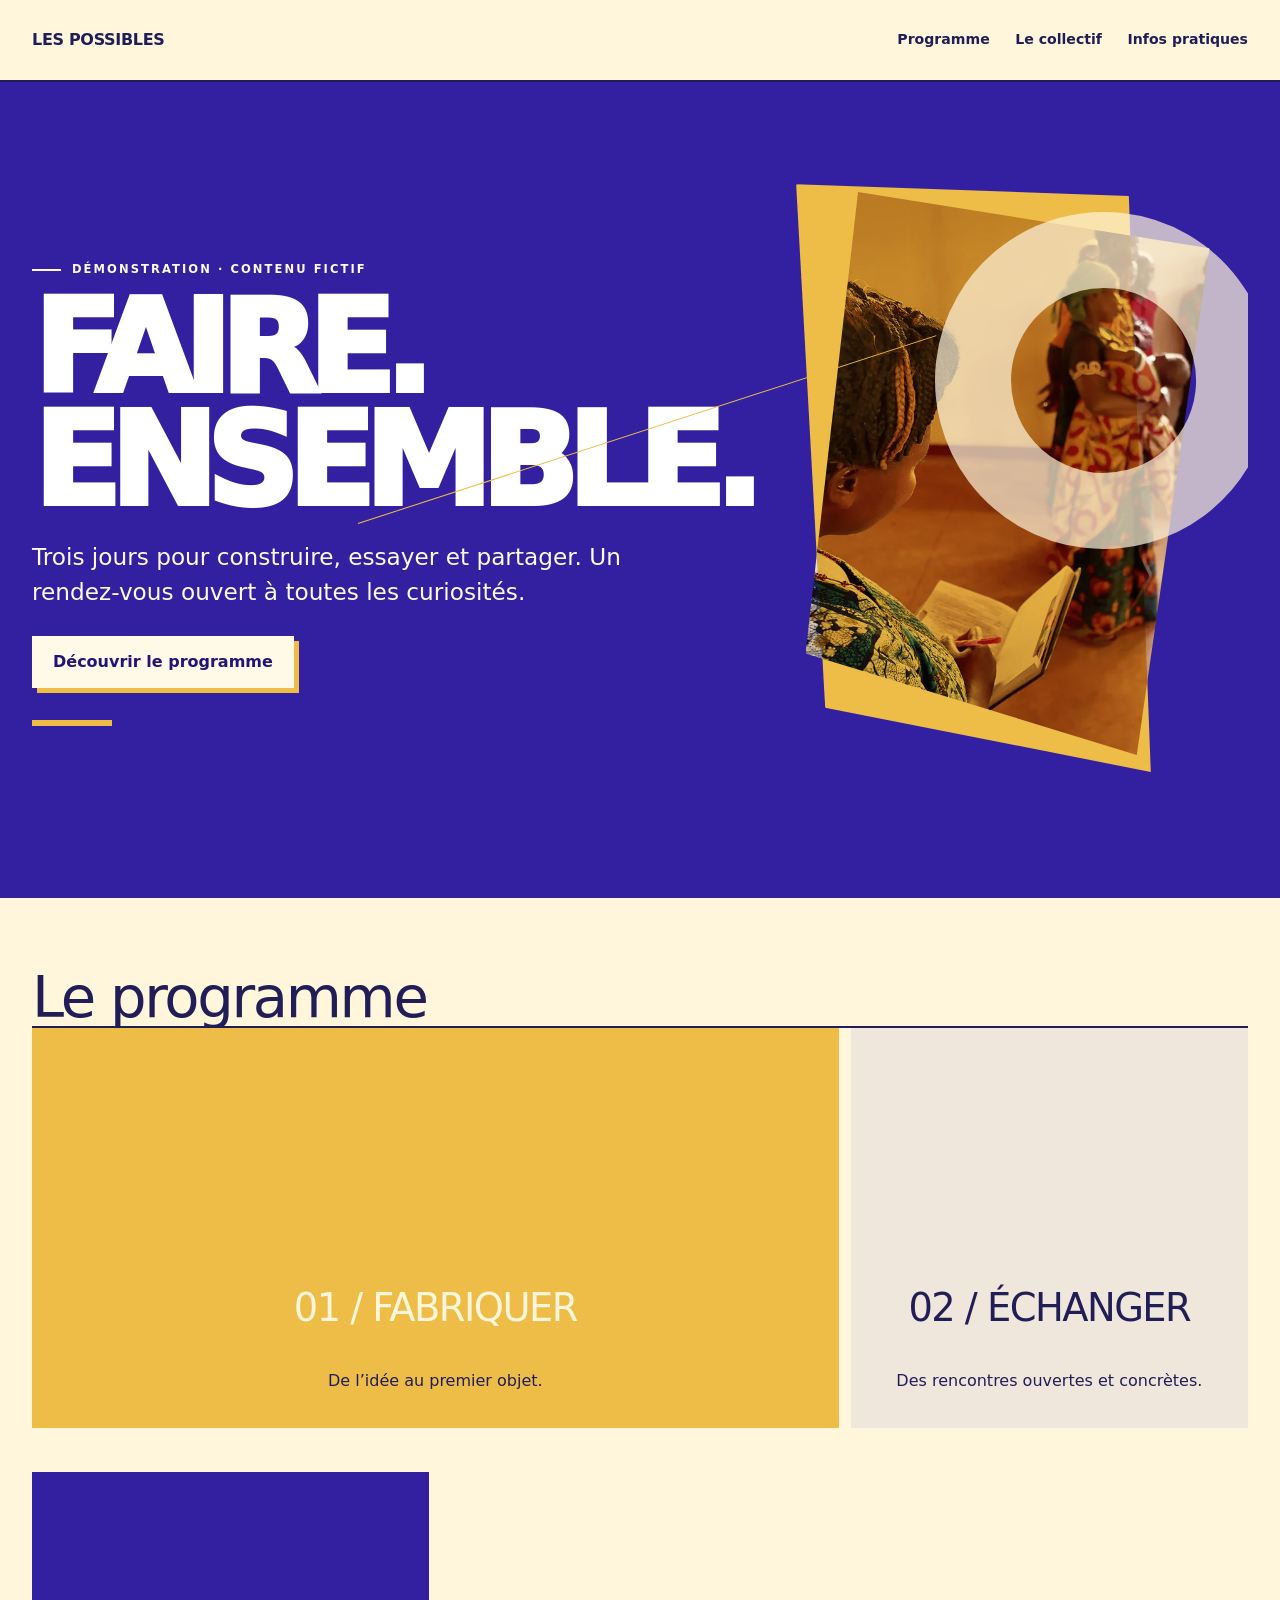
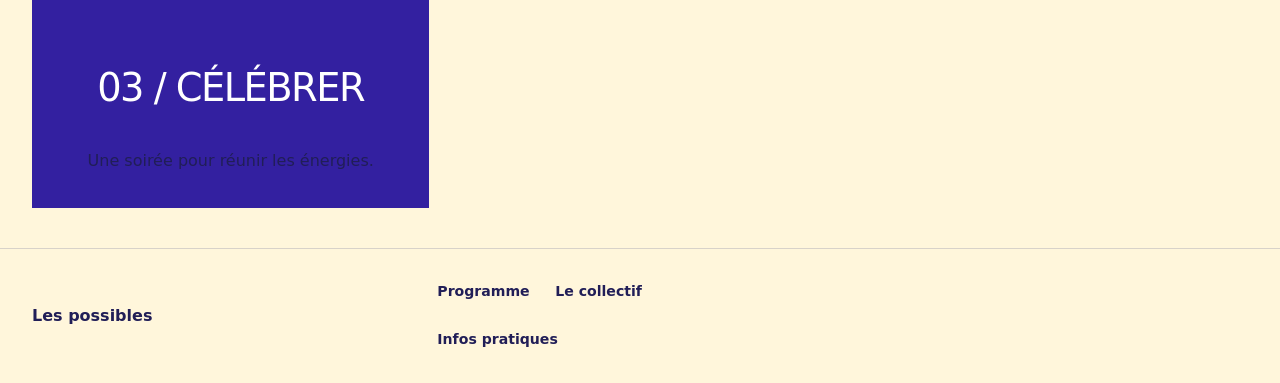
==== commit 51a6b9c1: "feat(kits): licensed photo-led layouts and varied landing section compositions [skip ci]" ====
--- a/themes/dynamic-graphic/preview/index.html
+++ b/themes/dynamic-graphic/preview/index.html
@@ -1 +1 @@
-<!doctype html><html lang="fr"><head><meta charset="utf-8"><meta name="viewport" content="width=device-width,initial-scale=1"><title>Les possibles — démonstration</title><link rel="stylesheet" href="../theme.css"><style>body{margin:0}.d-header__inner>*{min-width:0}.d-nav{flex-wrap:wrap}</style></head><body data-dendrila-theme="dynamic-graphic"><a class="d-skip-link" href="#contenu">Aller au contenu</a><header class="d-header"><div class="d-shell d-header__inner"><a class="d-brand" href="#contenu">Les possibles</a><nav class="d-nav" aria-label="Navigation principale"><a href="#contenu">Programme</a><a href="#contenu">Le collectif</a><a href="#contenu">Infos pratiques</a></nav></div></header><main id="contenu"><section class="d-hero"><div class="d-shell d-hero__grid"><div class="d-hero__copy"><p class="d-eyebrow">Démonstration · contenu fictif</p><h1 class="d-title">FAIRE. ENSEMBLE.</h1><p class="d-lead">Trois jours pour construire, essayer et partager. Un rendez-vous ouvert à toutes les curiosités.</p><div class="d-actions"><a class="d-button" href="#contenu">Découvrir le programme</a></div></div><div class="d-hero__art" aria-hidden="true"></div></div></section><section class="d-section d-section--block-cards"><div class="d-shell"><h2 class="d-heading">Le programme</h2><div class="d-card-grid"><article class="d-card"><h3 class="d-card__title">01 / Fabriquer</h3><p>De l’idée au premier objet.</p></article><article class="d-card"><h3 class="d-card__title">02 / Échanger</h3><p>Des rencontres ouvertes et concrètes.</p></article><article class="d-card"><h3 class="d-card__title">03 / Célébrer</h3><p>Une soirée pour réunir les énergies.</p></article></div></div></section></main><footer class="d-footer"><div class="d-shell d-footer__grid"><strong>Les possibles</strong><nav class="d-nav" aria-label="Navigation secondaire"><a href="#contenu">Programme</a><a href="#contenu">Le collectif</a><a href="#contenu">Infos pratiques</a></nav></div></footer></body></html>
+<!doctype html><html lang="fr"><head><meta charset="utf-8"><meta name="viewport" content="width=device-width,initial-scale=1"><title>Les possibles — démonstration</title><link rel="stylesheet" href="../theme.css"><style>body{margin:0}.d-header__inner>*{min-width:0}.d-nav{flex-wrap:wrap}</style></head><body data-dendrila-theme="dynamic-graphic"><a class="d-skip-link" href="#contenu">Aller au contenu</a><header class="d-header"><div class="d-shell d-header__inner"><a class="d-brand" href="#contenu">Les possibles</a><nav class="d-nav" aria-label="Navigation principale"><a href="#contenu">Programme</a><a href="#contenu">Le collectif</a><a href="#contenu">Infos pratiques</a></nav><details class="d-mobile-menu"><summary aria-label="Ouvrir le menu de navigation"><span class="d-mobile-menu__label">Menu</span><span class="d-mobile-menu__icon" aria-hidden="true"><i></i><i></i><i></i></span></summary><div class="d-mobile-menu__panel"><nav class="d-nav" aria-label="Navigation principale"><a href="#contenu">Programme</a><a href="#contenu">Le collectif</a><a href="#contenu">Infos pratiques</a></nav></div></details></div></header><main id="contenu"><section class="d-hero"><div class="d-shell d-hero__grid"><div class="d-hero__copy"><p class="d-eyebrow">Démonstration · contenu fictif</p><h1 class="d-title">FAIRE. ENSEMBLE.</h1><p class="d-lead">Trois jours pour construire, essayer et partager. Un rendez-vous ouvert à toutes les curiosités.</p><div class="d-actions"><a class="d-button" href="#contenu">Découvrir le programme</a></div></div><div class="d-hero__art" aria-hidden="true"><img src="../assets/workshop.webp" alt="" loading="lazy" decoding="async"></div></div></section><section class="d-section d-section--block-cards"><div class="d-shell"><h2 class="d-heading">Le programme</h2><div class="d-card-grid"><article class="d-card"><h3 class="d-card__title">01 / Fabriquer</h3><p>De l’idée au premier objet.</p></article><article class="d-card"><h3 class="d-card__title">02 / Échanger</h3><p>Des rencontres ouvertes et concrètes.</p></article><article class="d-card"><h3 class="d-card__title">03 / Célébrer</h3><p>Une soirée pour réunir les énergies.</p></article></div></div></section></main><footer class="d-footer"><div class="d-shell d-footer__grid"><strong>Les possibles</strong><nav class="d-nav" aria-label="Navigation secondaire"><a href="#contenu">Programme</a><a href="#contenu">Le collectif</a><a href="#contenu">Infos pratiques</a></nav></div></footer></body></html>
--- a/themes/dynamic-graphic/theme.css
+++ b/themes/dynamic-graphic/theme.css
@@ -553,3 +553,246 @@
  [data-dendrila-theme="dynamic-graphic"] .d-title{font-size:clamp(3.3rem,15vw,5.5rem)}
  [data-dendrila-theme="dynamic-graphic"] .d-section--block-cards .d-card-grid,[data-dendrila-theme="dynamic-graphic"] .d-section--block-steps .d-steps{grid-template-columns:1fr}
 }
+
+
+/* All links: no underline; preserve visible keyboard focus and hover contrast. */
+body[data-dendrila-theme="dynamic-graphic"] a,
+body[data-dendrila-theme="dynamic-graphic"] a:hover,
+body[data-dendrila-theme="dynamic-graphic"] a:focus,
+body[data-dendrila-theme="dynamic-graphic"] a:active {
+    text-decoration: none !important;
+    text-decoration-line: none !important;
+}
+body[data-dendrila-theme="dynamic-graphic"] .d-nav a {
+    border-bottom: 0 !important;
+}
+body[data-dendrila-theme="dynamic-graphic"] .d-nav a::after {
+    display: none !important;
+}
+body[data-dendrila-theme="dynamic-graphic"] a:focus-visible {
+    outline: 3px solid currentColor;
+    outline-offset: 4px;
+}
+
+
+/* V3 responsive contract (shared, independently bundled with every kit).
+   Native details/summary menu works with no JS and no overlapping link rows. */
+.d-mobile-menu{display:none}
+@media(max-width:64rem){
+ body[data-dendrila-theme] .d-header{z-index:90}
+ body[data-dendrila-theme] .d-header__inner{
+  position:relative;display:flex!important;flex-direction:row!important;
+  flex-wrap:nowrap!important;justify-content:space-between!important;
+  align-items:center!important;gap:.75rem!important;min-height:4.2rem!important;
+  padding-block:.55rem!important
+ }
+ body[data-dendrila-theme] .d-brand{
+  display:inline-flex!important;align-items:center;flex:0 1 auto;min-width:0;
+  max-width:calc(100% - 7rem);margin:0!important
+ }
+ body[data-dendrila-theme] .d-brand span{overflow-wrap:anywhere}
+ body[data-dendrila-theme] .d-header__inner>.d-nav{display:none!important}
+ body[data-dendrila-theme] .d-mobile-menu{display:block;flex:0 0 auto;margin:0}
+ body[data-dendrila-theme] .d-mobile-menu summary{
+  list-style:none;cursor:pointer;display:flex;align-items:center;justify-content:center;
+  gap:.65rem;min-width:5.75rem;min-height:2.75rem;padding:.45rem .7rem;
+  font:700 .9rem/1.2 system-ui,sans-serif;letter-spacing:.015em;
+  background:var(--dendrila-color-surface,#fff);
+  color:var(--dendrila-color-text,#202020);
+  border:2px solid currentColor;border-radius:var(--dendrila-radius,.35rem);
+  touch-action:manipulation
+ }
+ body[data-dendrila-theme] .d-mobile-menu summary::-webkit-details-marker{display:none}
+ body[data-dendrila-theme] .d-mobile-menu summary::marker{content:""}
+ body[data-dendrila-theme] .d-mobile-menu__icon{display:grid;gap:3px;width:19px;flex:none}
+ body[data-dendrila-theme] .d-mobile-menu__icon i{
+  display:block;width:100%;height:2px;background:currentColor;border-radius:2px
+ }
+ body[data-dendrila-theme] .d-mobile-menu[open] .d-mobile-menu__icon i:nth-child(2){opacity:0}
+ body[data-dendrila-theme] .d-mobile-menu__panel{
+  position:absolute;top:calc(100% - 1px);right:0;z-index:95;
+  width:min(27rem,calc(100vw - 2rem));max-height:min(70dvh,31rem);
+  overflow-y:auto;overscroll-behavior:contain;box-sizing:border-box;
+  padding:.65rem;background:var(--dendrila-color-bg,#fff);
+  color:var(--dendrila-color-text,#202020);
+  border:2px solid var(--dendrila-color-text,#202020);
+  box-shadow:0 1rem 1.8rem rgba(0,0,0,.13)
+ }
+ body[data-dendrila-theme] .d-mobile-menu__panel .d-nav{
+  display:flex!important;flex-direction:column!important;align-items:stretch!important;
+  flex-wrap:nowrap!important;gap:0!important;overflow:visible!important;
+  width:100%!important;padding:0!important;border:0!important;
+  margin:0!important;transform:none!important
+ }
+ body[data-dendrila-theme] .d-mobile-menu__panel .d-nav a{
+  display:flex!important;align-items:center!important;justify-content:flex-start!important;
+  width:100%!important;box-sizing:border-box!important;min-width:0!important;
+  min-height:2.8rem!important;white-space:normal!important;overflow-wrap:anywhere;
+  padding:.7rem .9rem!important;margin:0!important;transform:none!important;
+  border-radius:0!important;border:0!important;text-decoration:none!important;
+  background:transparent!important;color:inherit!important;
+  font:700 1rem/1.35 system-ui,sans-serif!important;
+  letter-spacing:normal!important;text-transform:none!important
+ }
+ body[data-dendrila-theme] .d-mobile-menu__panel .d-nav a+a{
+  border-top:1px solid var(--dendrila-color-border,#ddd)!important
+ }
+ body[data-dendrila-theme] .d-mobile-menu__panel .d-nav a:hover,
+ body[data-dendrila-theme] .d-mobile-menu__panel .d-nav a:focus-visible{
+  background:var(--dendrila-color-accent-soft,#eee)!important;
+  color:var(--dendrila-color-text,#202020)!important
+ }
+ body[data-dendrila-theme] .d-mobile-menu summary:focus-visible,
+ body[data-dendrila-theme] .d-mobile-menu__panel a:focus-visible{
+  outline:3px solid currentColor!important;outline-offset:2px!important
+ }
+ body[data-dendrila-theme] .d-main-content,
+ body[data-dendrila-theme] .d-hero__grid,
+ body[data-dendrila-theme] .d-section>.d-shell{min-width:0}
+ body[data-dendrila-theme] .d-hero__copy,
+ body[data-dendrila-theme] .d-hero__media,
+ body[data-dendrila-theme] .d-hero__art,
+ body[data-dendrila-theme] .d-gallery__item,
+ body[data-dendrila-theme] .d-card{min-width:0;max-width:100%}
+ body[data-dendrila-theme] .d-card__title,
+ body[data-dendrila-theme] .d-heading,
+ body[data-dendrila-theme] .d-title{overflow-wrap:break-word}
+ body[data-dendrila-theme] .d-pricing,
+ body[data-dendrila-theme] .d-steps{min-width:0}
+}
+@media(max-width:42rem){
+ body[data-dendrila-theme] .d-shell{width:min(calc(100% - 1.5rem),var(--dendrila-content-max,68rem))}
+ body[data-dendrila-theme] .d-section{padding-block:clamp(2rem,7vw,3.25rem)}
+ body[data-dendrila-theme] .d-lead{font-size:clamp(1rem,4vw,1.2rem);line-height:1.55}
+ body[data-dendrila-theme] .d-footer__grid{display:grid;grid-template-columns:minmax(0,1fr);gap:1.5rem}
+ body[data-dendrila-theme] .d-pricing{grid-template-columns:minmax(0,1fr)}
+ body[data-dendrila-theme] .d-pricing__card{min-width:0}
+ body[data-dendrila-theme] .d-steps{gap:.6rem}
+ body[data-dendrila-theme] .d-step{grid-template-columns:auto minmax(0,1fr);gap:.7rem}
+ body[data-dendrila-theme] .d-step__number{width:2.15rem;height:2.15rem;font-size:.9rem}
+ body[data-dendrila-theme] .d-mobile-menu__panel{right:0;width:min(24rem,calc(100vw - 1.5rem))}
+}
+@media(max-width:23rem){
+ body[data-dendrila-theme] .d-brand{font-size:1rem;max-width:calc(100% - 5.5rem)}
+ body[data-dendrila-theme] .d-mobile-menu__label{font-size:.82rem}
+ body[data-dendrila-theme] .d-mobile-menu summary{min-width:4.7rem;gap:.35rem;padding:.4rem}
+ body[data-dendrila-theme] .d-title{font-size:clamp(2.2rem,11vw,3.4rem)}
+}
+@media(prefers-reduced-motion:reduce){
+ body[data-dendrila-theme] .d-mobile-menu *,
+ body[data-dendrila-theme] .d-mobile-menu *::before,
+ body[data-dendrila-theme] .d-mobile-menu *::after{
+  animation-duration:.01ms!important;transition-duration:.01ms!important
+ }
+}
+
+
+/* Event poster compresses large shapes to a mobile banner; asymmetric cards become clean rows. */
+@media(max-width:60rem){
+ body[data-dendrila-theme="dynamic-graphic"] .d-hero__grid{
+  grid-template-columns:minmax(0,1fr);gap:1.2rem;min-height:0;padding-block:2rem
+ }
+ body[data-dendrila-theme="dynamic-graphic"] .d-title{
+  font-size:clamp(3.6rem,10vw,7.5rem);max-width:12ch
+ }
+ body[data-dendrila-theme="dynamic-graphic"] .d-hero__art{
+  width:100%;min-height:12rem;height:clamp(13rem,30vw,19rem);max-height:19rem
+ }
+ body[data-dendrila-theme="dynamic-graphic"] .d-section--block-cards .d-card-grid{
+  grid-template-columns:repeat(2,minmax(0,1fr));gap:.7rem
+ }
+ body[data-dendrila-theme="dynamic-graphic"] .d-section--block-cards .d-card:first-child{grid-column:1/-1}
+ body[data-dendrila-theme="dynamic-graphic"] .d-section--block-cards .d-card:nth-child(3n){transform:none}
+}
+@media(max-width:42rem){
+ body[data-dendrila-theme="dynamic-graphic"] .d-hero__grid{padding-block:1.5rem}
+ body[data-dendrila-theme="dynamic-graphic"] .d-title{
+  font-size:clamp(3rem,12.5vw,5.2rem);letter-spacing:-.065em
+ }
+ body[data-dendrila-theme="dynamic-graphic"] .d-hero__art{
+  height:10rem;min-height:10rem;max-height:10rem;overflow:hidden
+ }
+ body[data-dendrila-theme="dynamic-graphic"] .d-hero__art::after{
+  width:52%;border-width:clamp(1.5rem,6vw,2.5rem)
+ }
+ body[data-dendrila-theme="dynamic-graphic"] .d-section--block-cards .d-card-grid,
+ body[data-dendrila-theme="dynamic-graphic"] .d-section--block-steps .d-steps{
+  grid-template-columns:minmax(0,1fr);gap:.7rem
+ }
+ body[data-dendrila-theme="dynamic-graphic"] .d-section--block-cards .d-card,
+ body[data-dendrila-theme="dynamic-graphic"] .d-section--block-cards .d-card:first-child{
+  grid-column:1;min-height:11rem;padding:1.4rem
+ }
+ body[data-dendrila-theme="dynamic-graphic"] .d-section--block-pricing .d-pricing{
+  grid-template-columns:minmax(0,1fr)
+ }
+}
+
+
+/* V4 theme-owned homepage composition: editable independent sections, not blog rows. */
+body[data-dendrila-theme] .d-home-composition{
+ display:grid;grid-template-columns:repeat(12,minmax(0,1fr));
+ align-items:stretch;gap:clamp(.8rem,2vw,2rem);
+ width:min(calc(100% - 3rem),var(--dendrila-content-max,80rem));
+ margin:clamp(1.5rem,4vw,4rem) auto;
+}
+body[data-dendrila-theme] .d-home-tile{min-width:0;max-width:100%}
+body[data-dendrila-theme] .d-home-tile>.d-section{padding:0;height:100%}
+body[data-dendrila-theme] .d-home-tile>.d-section>.d-shell{width:100%;max-width:none}
+body[data-dendrila-theme] .d-home-tile .d-section__heading{margin-bottom:1.15rem}
+body[data-dendrila-theme] .d-home-tile .d-heading{font-size:clamp(1.18rem,2.3vw,1.95rem)}
+body[data-dendrila-theme] .d-home-tile .d-gallery:empty{min-height:15rem}
+@media(max-width:46rem){
+ body[data-dendrila-theme] .d-home-composition{
+  width:min(calc(100% - 1.5rem),var(--dendrila-content-max,80rem));
+  grid-template-columns:minmax(0,1fr);gap:1.2rem
+ }
+ body[data-dendrila-theme] .d-home-tile{
+  grid-column:1/-1!important;grid-row:auto!important
+ }
+ body[data-dendrila-theme] .d-home-tile>.d-section{padding:1rem 0}
+}
+
+
+body[data-dendrila-theme="dynamic-graphic"] .d-hero__art{overflow:hidden}
+body[data-dendrila-theme="dynamic-graphic"] .d-hero__art img{
+ position:absolute;inset:5% 8%;width:84%;height:85%;
+ object-fit:cover;mix-blend-mode:multiply;filter:saturate(.65);
+ clip-path:polygon(13% 0,100% 10%,82% 100%,0 82%)
+}
+body[data-dendrila-theme="dynamic-graphic"] .d-hero__art::before{z-index:-1}
+body[data-dendrila-theme="dynamic-graphic"] .d-hero__art::after{opacity:.7}
+body[data-dendrila-theme="dynamic-graphic"] .d-home-composition{gap:0;border:4px solid var(--dendrila-color-text)}
+body[data-dendrila-theme="dynamic-graphic"] .d-home-tile:first-child{
+ grid-column:span 8;background:var(--dendrila-color-secondary);
+ padding:clamp(1.5rem,3vw,3rem)
+}
+body[data-dendrila-theme="dynamic-graphic"] .d-home-tile:nth-child(2){
+ grid-column:span 4;padding:clamp(1.5rem,3vw,3rem);
+ background:var(--dendrila-color-accent-soft);border-left:4px solid var(--dendrila-color-text)
+}
+body[data-dendrila-theme="dynamic-graphic"] .d-home-tile .d-heading{
+ text-transform:uppercase;letter-spacing:-.035em;font-size:clamp(1.7rem,3vw,3rem)
+}
+body[data-dendrila-theme="dynamic-graphic"] .d-home-tile:first-child .d-card-grid{
+ display:grid;grid-template-columns:repeat(2,minmax(0,1fr));gap:0
+}
+body[data-dendrila-theme="dynamic-graphic"] .d-home-tile:first-child .d-card,
+body[data-dendrila-theme="dynamic-graphic"] .d-home-tile:first-child .d-card:first-child{
+ grid-column:auto;background:transparent;color:inherit;min-height:10rem;
+ padding:1rem!important;border:2px solid currentColor;transform:none
+}
+body[data-dendrila-theme="dynamic-graphic"] .d-home-tile .d-steps{display:grid;grid-template-columns:1fr}
+body[data-dendrila-theme="dynamic-graphic"] .d-home-tile .d-step{
+ padding:1rem 0;border:0;border-top:3px solid currentColor;min-height:0
+}
+@media(max-width:60rem){
+ body[data-dendrila-theme="dynamic-graphic"] .d-home-tile:first-child{grid-column:span 7}
+ body[data-dendrila-theme="dynamic-graphic"] .d-home-tile:nth-child(2){grid-column:span 5}
+}
+@media(max-width:46rem){
+ body[data-dendrila-theme="dynamic-graphic"] .d-home-tile:nth-child(2){
+  border-left:0;border-top:4px solid var(--dendrila-color-text)
+ }
+ body[data-dendrila-theme="dynamic-graphic"] .d-home-tile:first-child .d-card-grid{grid-template-columns:1fr}
+}
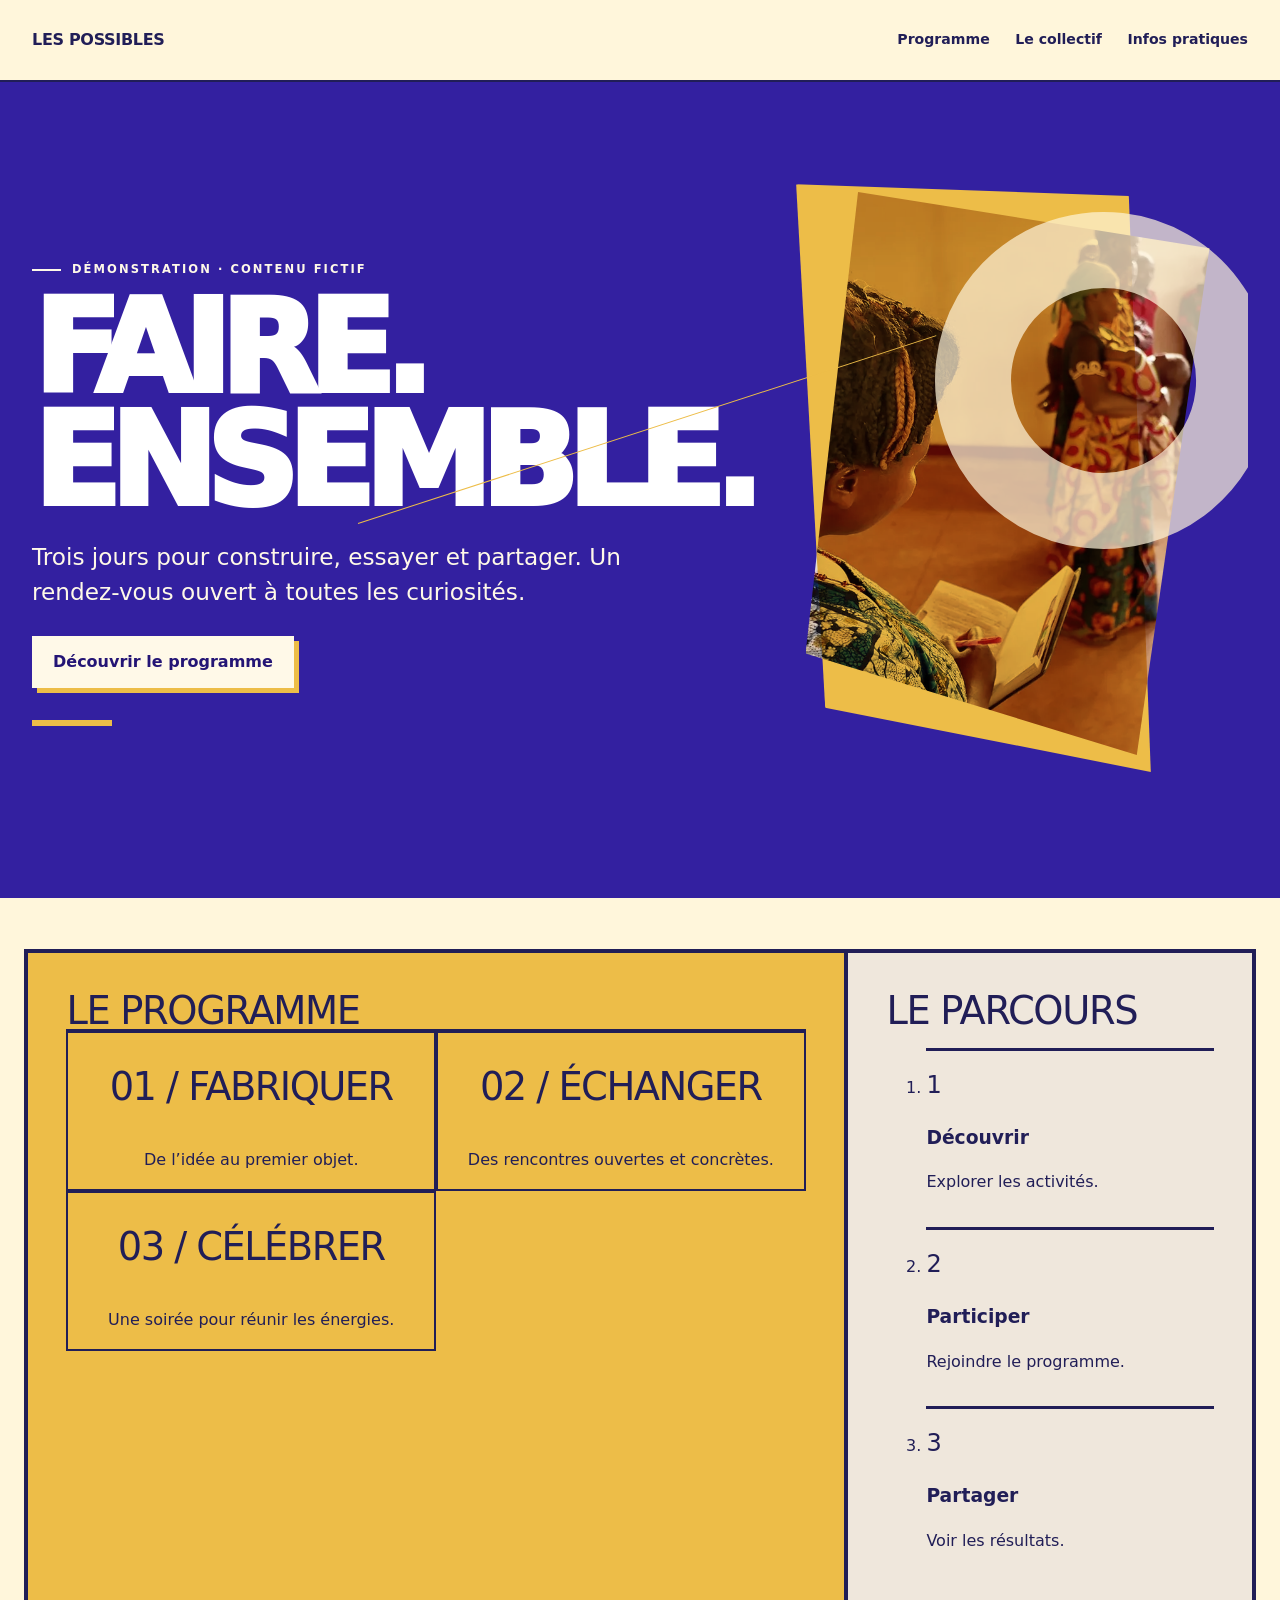
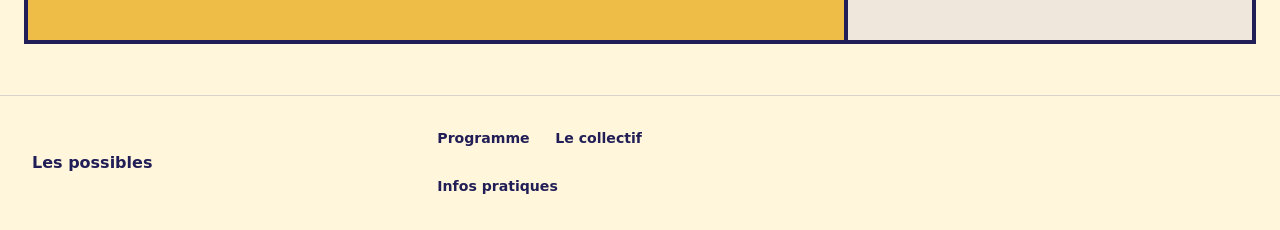
==== commit 2b81daa0: "feat(kits): synchronize photo-rich static previews and homepage mosaics [skip ci]" ====
--- a/themes/dynamic-graphic/preview/index.html
+++ b/themes/dynamic-graphic/preview/index.html
@@ -1 +1 @@
-<!doctype html><html lang="fr"><head><meta charset="utf-8"><meta name="viewport" content="width=device-width,initial-scale=1"><title>Les possibles — démonstration</title><link rel="stylesheet" href="../theme.css"><style>body{margin:0}.d-header__inner>*{min-width:0}.d-nav{flex-wrap:wrap}</style></head><body data-dendrila-theme="dynamic-graphic"><a class="d-skip-link" href="#contenu">Aller au contenu</a><header class="d-header"><div class="d-shell d-header__inner"><a class="d-brand" href="#contenu">Les possibles</a><nav class="d-nav" aria-label="Navigation principale"><a href="#contenu">Programme</a><a href="#contenu">Le collectif</a><a href="#contenu">Infos pratiques</a></nav><details class="d-mobile-menu"><summary aria-label="Ouvrir le menu de navigation"><span class="d-mobile-menu__label">Menu</span><span class="d-mobile-menu__icon" aria-hidden="true"><i></i><i></i><i></i></span></summary><div class="d-mobile-menu__panel"><nav class="d-nav" aria-label="Navigation principale"><a href="#contenu">Programme</a><a href="#contenu">Le collectif</a><a href="#contenu">Infos pratiques</a></nav></div></details></div></header><main id="contenu"><section class="d-hero"><div class="d-shell d-hero__grid"><div class="d-hero__copy"><p class="d-eyebrow">Démonstration · contenu fictif</p><h1 class="d-title">FAIRE. ENSEMBLE.</h1><p class="d-lead">Trois jours pour construire, essayer et partager. Un rendez-vous ouvert à toutes les curiosités.</p><div class="d-actions"><a class="d-button" href="#contenu">Découvrir le programme</a></div></div><div class="d-hero__art" aria-hidden="true"><img src="../assets/workshop.webp" alt="" loading="lazy" decoding="async"></div></div></section><section class="d-section d-section--block-cards"><div class="d-shell"><h2 class="d-heading">Le programme</h2><div class="d-card-grid"><article class="d-card"><h3 class="d-card__title">01 / Fabriquer</h3><p>De l’idée au premier objet.</p></article><article class="d-card"><h3 class="d-card__title">02 / Échanger</h3><p>Des rencontres ouvertes et concrètes.</p></article><article class="d-card"><h3 class="d-card__title">03 / Célébrer</h3><p>Une soirée pour réunir les énergies.</p></article></div></div></section></main><footer class="d-footer"><div class="d-shell d-footer__grid"><strong>Les possibles</strong><nav class="d-nav" aria-label="Navigation secondaire"><a href="#contenu">Programme</a><a href="#contenu">Le collectif</a><a href="#contenu">Infos pratiques</a></nav></div></footer></body></html>
+<!doctype html><html lang="fr"><head><meta charset="utf-8"><meta name="viewport" content="width=device-width,initial-scale=1"><title>Les possibles — démonstration</title><link rel="stylesheet" href="../theme.css"><style>body{margin:0}.d-header__inner>*{min-width:0}.d-nav{flex-wrap:wrap}</style></head><body data-dendrila-theme="dynamic-graphic"><a class="d-skip-link" href="#contenu">Aller au contenu</a><header class="d-header"><div class="d-shell d-header__inner"><a class="d-brand" href="#contenu">Les possibles</a><nav class="d-nav" aria-label="Navigation principale"><a href="#contenu">Programme</a><a href="#contenu">Le collectif</a><a href="#contenu">Infos pratiques</a></nav><details class="d-mobile-menu"><summary aria-label="Ouvrir le menu de navigation"><span class="d-mobile-menu__label">Menu</span><span class="d-mobile-menu__icon" aria-hidden="true"><i></i><i></i><i></i></span></summary><div class="d-mobile-menu__panel"><nav class="d-nav" aria-label="Navigation principale"><a href="#contenu">Programme</a><a href="#contenu">Le collectif</a><a href="#contenu">Infos pratiques</a></nav></div></details></div></header><main id="contenu"><section class="d-hero"><div class="d-shell d-hero__grid"><div class="d-hero__copy"><p class="d-eyebrow">Démonstration · contenu fictif</p><h1 class="d-title">FAIRE. ENSEMBLE.</h1><p class="d-lead">Trois jours pour construire, essayer et partager. Un rendez-vous ouvert à toutes les curiosités.</p><div class="d-actions"><a class="d-button" href="#contenu">Découvrir le programme</a></div></div><div class="d-hero__art" aria-hidden="true"><img src="../assets/workshop.webp" alt="" loading="lazy" decoding="async"></div></div></section><div class="d-home-composition d-home-composition--dynamic-graphic"><div class="d-home-tile d-home-tile--cards" data-section="0"><section class="d-section d-section--block-cards"><div class="d-shell"><h2 class="d-heading">Le programme</h2><div class="d-card-grid"><article class="d-card"><h3 class="d-card__title">01 / Fabriquer</h3><p>De l’idée au premier objet.</p></article><article class="d-card"><h3 class="d-card__title">02 / Échanger</h3><p>Des rencontres ouvertes et concrètes.</p></article><article class="d-card"><h3 class="d-card__title">03 / Célébrer</h3><p>Une soirée pour réunir les énergies.</p></article></div></div></section></div><div class="d-home-tile d-home-tile--steps" data-section="1"><section class="d-section d-section--block-steps"><div class="d-shell"><div class="d-section__heading"><h2 class="d-heading">Le parcours</h2></div><ol class="d-steps"><li class="d-step"><span class="d-step__number">1</span><div><h3>Découvrir</h3><p>Explorer les activités.</p></div></li><li class="d-step"><span class="d-step__number">2</span><div><h3>Participer</h3><p>Rejoindre le programme.</p></div></li><li class="d-step"><span class="d-step__number">3</span><div><h3>Partager</h3><p>Voir les résultats.</p></div></li></ol></div></section></div></div></main><footer class="d-footer"><div class="d-shell d-footer__grid"><strong>Les possibles</strong><nav class="d-nav" aria-label="Navigation secondaire"><a href="#contenu">Programme</a><a href="#contenu">Le collectif</a><a href="#contenu">Infos pratiques</a></nav></div></footer></body></html>
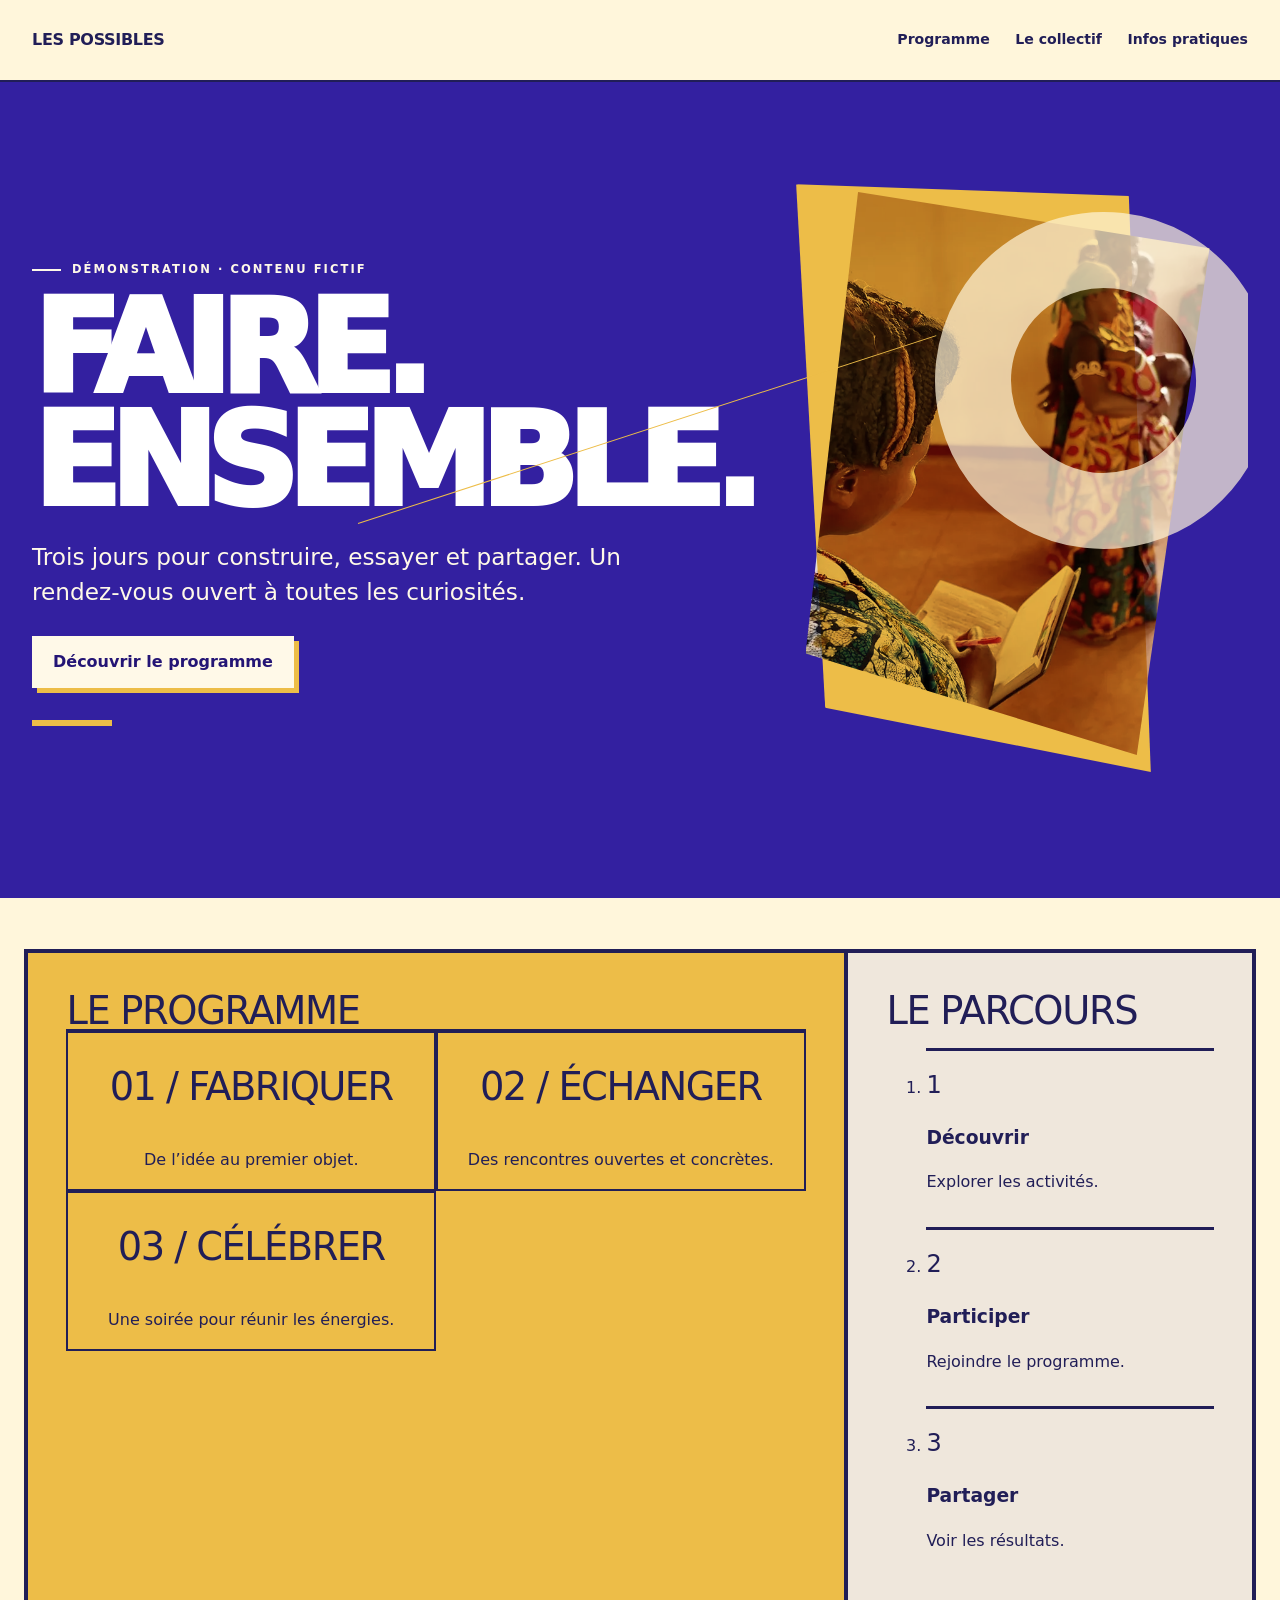
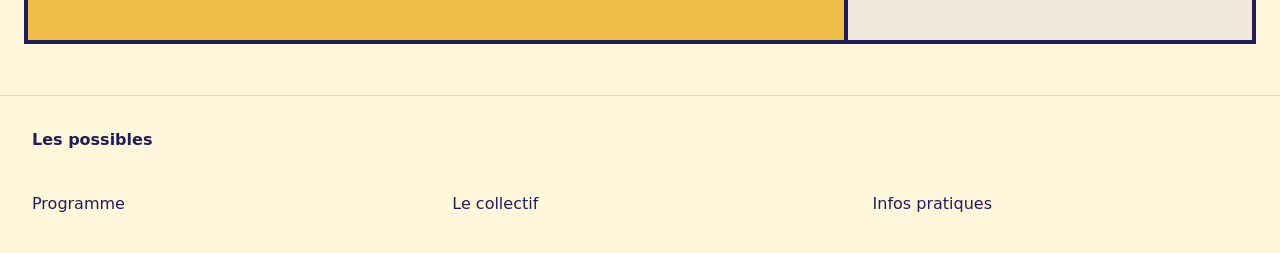
==== commit a35eaff1: "fix(kits): licensed photo backgrounds and three-column footer navigation [skip ci]" ====
--- a/themes/dynamic-graphic/preview/index.html
+++ b/themes/dynamic-graphic/preview/index.html
@@ -1 +1 @@
-<!doctype html><html lang="fr"><head><meta charset="utf-8"><meta name="viewport" content="width=device-width,initial-scale=1"><title>Les possibles — démonstration</title><link rel="stylesheet" href="../theme.css"><style>body{margin:0}.d-header__inner>*{min-width:0}.d-nav{flex-wrap:wrap}</style></head><body data-dendrila-theme="dynamic-graphic"><a class="d-skip-link" href="#contenu">Aller au contenu</a><header class="d-header"><div class="d-shell d-header__inner"><a class="d-brand" href="#contenu">Les possibles</a><nav class="d-nav" aria-label="Navigation principale"><a href="#contenu">Programme</a><a href="#contenu">Le collectif</a><a href="#contenu">Infos pratiques</a></nav><details class="d-mobile-menu"><summary aria-label="Ouvrir le menu de navigation"><span class="d-mobile-menu__label">Menu</span><span class="d-mobile-menu__icon" aria-hidden="true"><i></i><i></i><i></i></span></summary><div class="d-mobile-menu__panel"><nav class="d-nav" aria-label="Navigation principale"><a href="#contenu">Programme</a><a href="#contenu">Le collectif</a><a href="#contenu">Infos pratiques</a></nav></div></details></div></header><main id="contenu"><section class="d-hero"><div class="d-shell d-hero__grid"><div class="d-hero__copy"><p class="d-eyebrow">Démonstration · contenu fictif</p><h1 class="d-title">FAIRE. ENSEMBLE.</h1><p class="d-lead">Trois jours pour construire, essayer et partager. Un rendez-vous ouvert à toutes les curiosités.</p><div class="d-actions"><a class="d-button" href="#contenu">Découvrir le programme</a></div></div><div class="d-hero__art" aria-hidden="true"><img src="../assets/workshop.webp" alt="" loading="lazy" decoding="async"></div></div></section><div class="d-home-composition d-home-composition--dynamic-graphic"><div class="d-home-tile d-home-tile--cards" data-section="0"><section class="d-section d-section--block-cards"><div class="d-shell"><h2 class="d-heading">Le programme</h2><div class="d-card-grid"><article class="d-card"><h3 class="d-card__title">01 / Fabriquer</h3><p>De l’idée au premier objet.</p></article><article class="d-card"><h3 class="d-card__title">02 / Échanger</h3><p>Des rencontres ouvertes et concrètes.</p></article><article class="d-card"><h3 class="d-card__title">03 / Célébrer</h3><p>Une soirée pour réunir les énergies.</p></article></div></div></section></div><div class="d-home-tile d-home-tile--steps" data-section="1"><section class="d-section d-section--block-steps"><div class="d-shell"><div class="d-section__heading"><h2 class="d-heading">Le parcours</h2></div><ol class="d-steps"><li class="d-step"><span class="d-step__number">1</span><div><h3>Découvrir</h3><p>Explorer les activités.</p></div></li><li class="d-step"><span class="d-step__number">2</span><div><h3>Participer</h3><p>Rejoindre le programme.</p></div></li><li class="d-step"><span class="d-step__number">3</span><div><h3>Partager</h3><p>Voir les résultats.</p></div></li></ol></div></section></div></div></main><footer class="d-footer"><div class="d-shell d-footer__grid"><strong>Les possibles</strong><nav class="d-nav" aria-label="Navigation secondaire"><a href="#contenu">Programme</a><a href="#contenu">Le collectif</a><a href="#contenu">Infos pratiques</a></nav></div></footer></body></html>
+<!doctype html><html lang="fr"><head><meta charset="utf-8"><meta name="viewport" content="width=device-width,initial-scale=1"><title>Les possibles — démonstration</title><link rel="stylesheet" href="../theme.css"><style>body{margin:0}.d-header__inner>*{min-width:0}.d-nav{flex-wrap:wrap}</style></head><body data-dendrila-theme="dynamic-graphic"><a class="d-skip-link" href="#contenu">Aller au contenu</a><header class="d-header"><div class="d-shell d-header__inner"><a class="d-brand" href="#contenu">Les possibles</a><nav class="d-nav" aria-label="Navigation principale"><a href="#contenu">Programme</a><a href="#contenu">Le collectif</a><a href="#contenu">Infos pratiques</a></nav><details class="d-mobile-menu"><summary aria-label="Ouvrir le menu de navigation"><span class="d-mobile-menu__label">Menu</span><span class="d-mobile-menu__icon" aria-hidden="true"><i></i><i></i><i></i></span></summary><div class="d-mobile-menu__panel"><nav class="d-nav" aria-label="Navigation principale"><a href="#contenu">Programme</a><a href="#contenu">Le collectif</a><a href="#contenu">Infos pratiques</a></nav></div></details></div></header><main id="contenu"><section class="d-hero"><div class="d-shell d-hero__grid"><div class="d-hero__copy"><p class="d-eyebrow">Démonstration · contenu fictif</p><h1 class="d-title">FAIRE. ENSEMBLE.</h1><p class="d-lead">Trois jours pour construire, essayer et partager. Un rendez-vous ouvert à toutes les curiosités.</p><div class="d-actions"><a class="d-button" href="#contenu">Découvrir le programme</a></div></div><div class="d-hero__art" aria-hidden="true"><img src="../assets/workshop.webp" alt="" loading="lazy" decoding="async"></div></div></section><div class="d-home-composition d-home-composition--dynamic-graphic"><div class="d-home-tile d-home-tile--cards" data-section="0"><section class="d-section d-section--block-cards"><div class="d-shell"><h2 class="d-heading">Le programme</h2><div class="d-card-grid"><article class="d-card"><h3 class="d-card__title">01 / Fabriquer</h3><p>De l’idée au premier objet.</p></article><article class="d-card"><h3 class="d-card__title">02 / Échanger</h3><p>Des rencontres ouvertes et concrètes.</p></article><article class="d-card"><h3 class="d-card__title">03 / Célébrer</h3><p>Une soirée pour réunir les énergies.</p></article></div></div></section></div><div class="d-home-tile d-home-tile--steps" data-section="1"><section class="d-section d-section--block-steps"><div class="d-shell"><div class="d-section__heading"><h2 class="d-heading">Le parcours</h2></div><ol class="d-steps"><li class="d-step"><span class="d-step__number">1</span><div><h3>Découvrir</h3><p>Explorer les activités.</p></div></li><li class="d-step"><span class="d-step__number">2</span><div><h3>Participer</h3><p>Rejoindre le programme.</p></div></li><li class="d-step"><span class="d-step__number">3</span><div><h3>Partager</h3><p>Voir les résultats.</p></div></li></ol></div></section></div></div></main><footer class="d-footer"><div class="d-shell d-footer__grid"><strong>Les possibles</strong><nav class="d-footer__links" aria-label="Navigation secondaire"><a href="#contenu">Programme</a><a href="#contenu">Le collectif</a><a href="#contenu">Infos pratiques</a></nav></div></footer></body></html>
--- a/themes/dynamic-graphic/theme.css
+++ b/themes/dynamic-graphic/theme.css
@@ -796,3 +796,45 @@
  }
  body[data-dendrila-theme="dynamic-graphic"] .d-home-tile:first-child .d-card-grid{grid-template-columns:1fr}
 }
+
+
+/* V5 shared footer: horizontal three-column navigation, never a vertical list. */
+body[data-dendrila-theme="dynamic-graphic"] .d-footer__grid {
+    display:grid!important;
+    grid-template-columns:minmax(0,1fr)!important;
+    gap:clamp(1.1rem,2.8vw,2rem)!important;
+    align-items:start!important;
+}
+body[data-dendrila-theme="dynamic-graphic"] .d-footer__grid > div {
+    min-width:0;
+}
+body[data-dendrila-theme="dynamic-graphic"] .d-footer__links {
+    display:grid!important;
+    grid-template-columns:repeat(3,minmax(0,1fr))!important;
+    gap:.65rem clamp(.75rem,3.5vw,3.5rem)!important;
+    align-items:start!important;
+    width:100%!important;
+    border:0!important;
+    padding:0!important;
+    margin:0!important;
+}
+body[data-dendrila-theme="dynamic-graphic"] .d-footer__links a {
+    display:block!important;
+    width:auto!important;
+    min-width:0!important;
+    margin:0!important;
+    padding:.4rem 0!important;
+    overflow-wrap:anywhere;
+    line-height:1.45;
+    text-decoration:none!important;
+    text-transform:none!important;
+}
+body[data-dendrila-theme="dynamic-graphic"] .d-footer__links a:focus-visible {
+    outline:3px solid currentColor;
+    outline-offset:3px;
+}
+@media(max-width:25rem) {
+ body[data-dendrila-theme="dynamic-graphic"] .d-footer__links {
+    grid-template-columns:repeat(2,minmax(0,1fr))!important;
+ }
+}
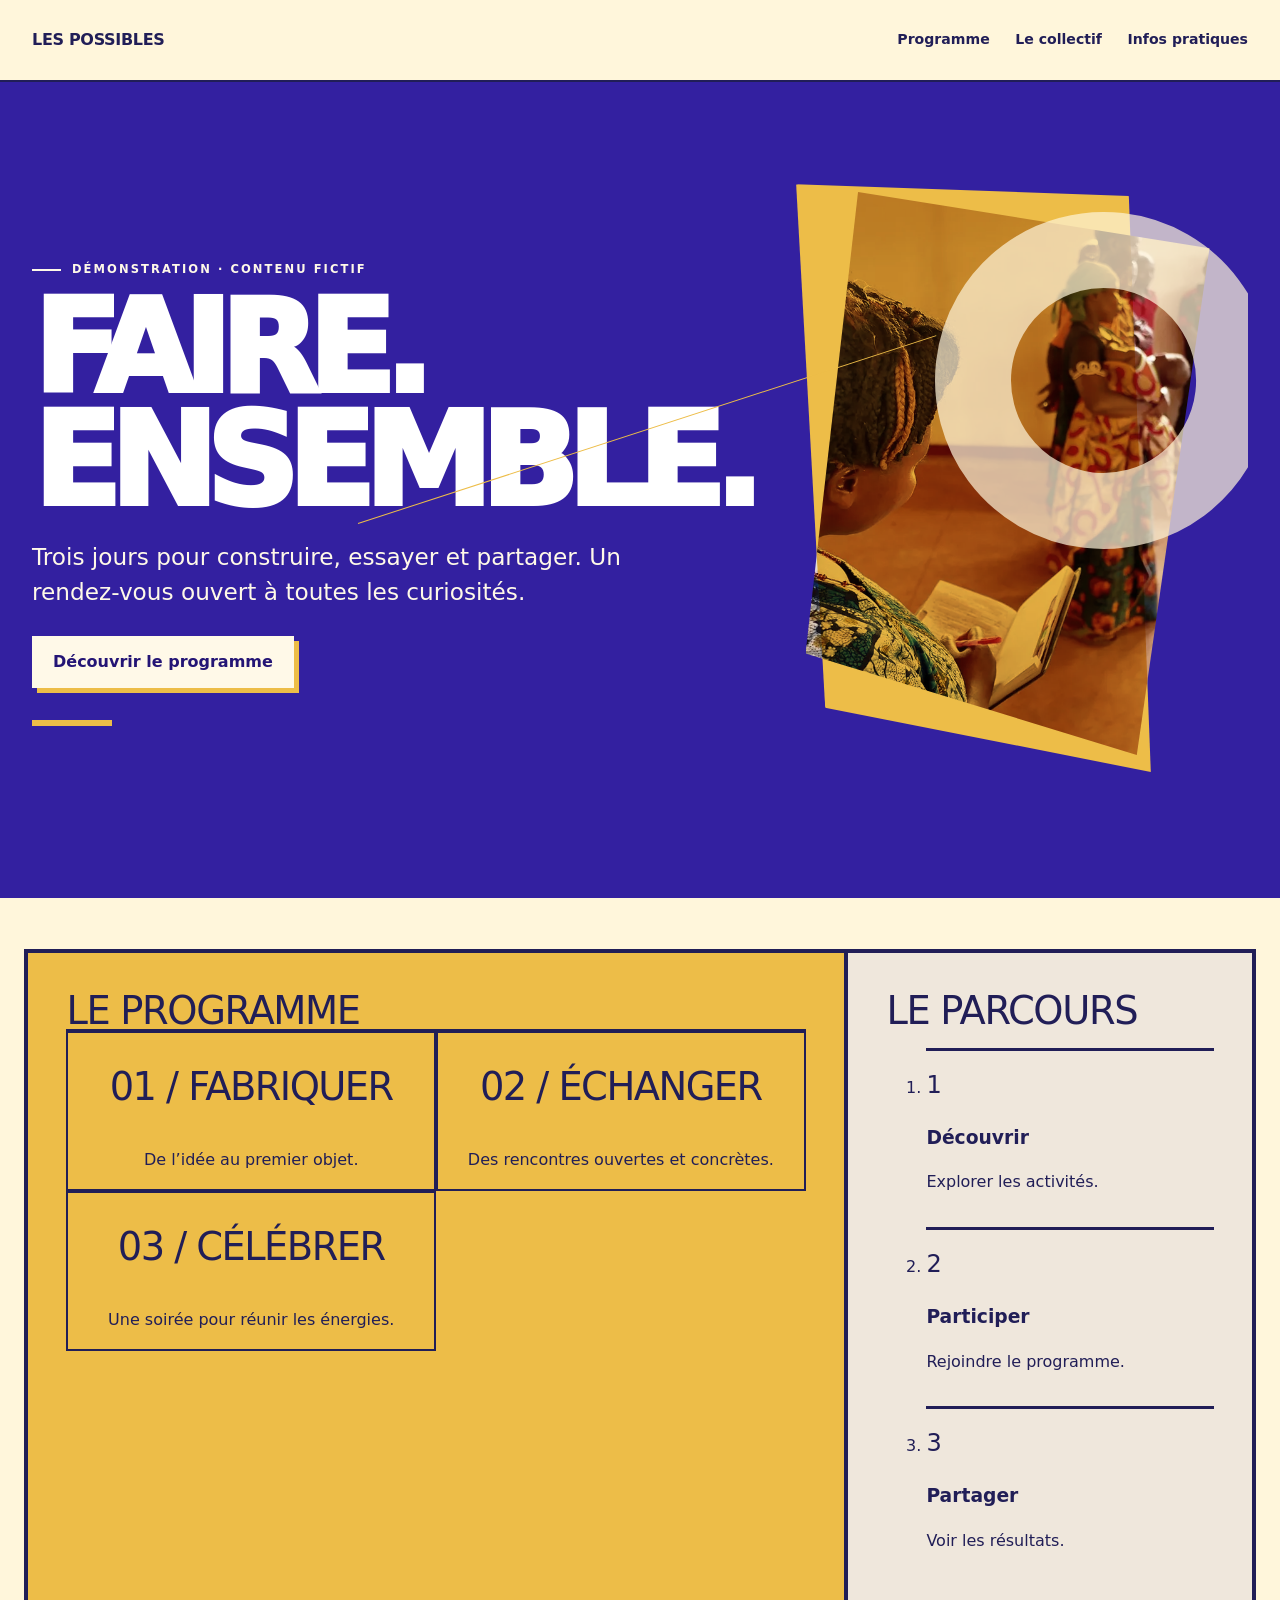
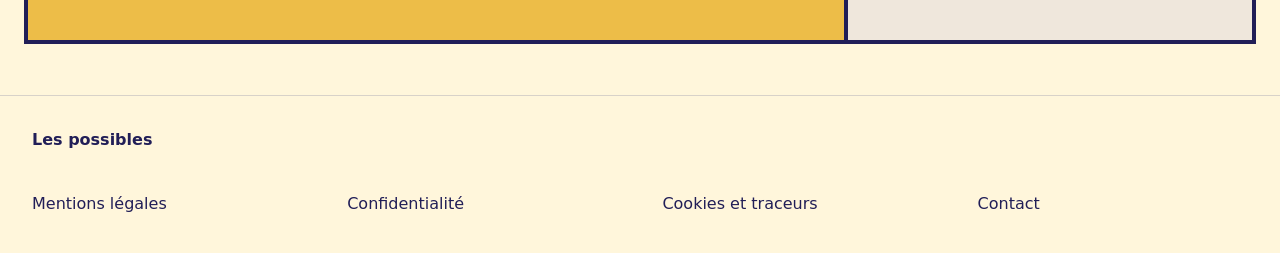
==== commit 97160c38: "fix(kits): restore illustrated spacing and use four-by-two legal footer [skip ci]" ====
--- a/themes/dynamic-graphic/preview/index.html
+++ b/themes/dynamic-graphic/preview/index.html
@@ -1 +1 @@
-<!doctype html><html lang="fr"><head><meta charset="utf-8"><meta name="viewport" content="width=device-width,initial-scale=1"><title>Les possibles — démonstration</title><link rel="stylesheet" href="../theme.css"><style>body{margin:0}.d-header__inner>*{min-width:0}.d-nav{flex-wrap:wrap}</style></head><body data-dendrila-theme="dynamic-graphic"><a class="d-skip-link" href="#contenu">Aller au contenu</a><header class="d-header"><div class="d-shell d-header__inner"><a class="d-brand" href="#contenu">Les possibles</a><nav class="d-nav" aria-label="Navigation principale"><a href="#contenu">Programme</a><a href="#contenu">Le collectif</a><a href="#contenu">Infos pratiques</a></nav><details class="d-mobile-menu"><summary aria-label="Ouvrir le menu de navigation"><span class="d-mobile-menu__label">Menu</span><span class="d-mobile-menu__icon" aria-hidden="true"><i></i><i></i><i></i></span></summary><div class="d-mobile-menu__panel"><nav class="d-nav" aria-label="Navigation principale"><a href="#contenu">Programme</a><a href="#contenu">Le collectif</a><a href="#contenu">Infos pratiques</a></nav></div></details></div></header><main id="contenu"><section class="d-hero"><div class="d-shell d-hero__grid"><div class="d-hero__copy"><p class="d-eyebrow">Démonstration · contenu fictif</p><h1 class="d-title">FAIRE. ENSEMBLE.</h1><p class="d-lead">Trois jours pour construire, essayer et partager. Un rendez-vous ouvert à toutes les curiosités.</p><div class="d-actions"><a class="d-button" href="#contenu">Découvrir le programme</a></div></div><div class="d-hero__art" aria-hidden="true"><img src="../assets/workshop.webp" alt="" loading="lazy" decoding="async"></div></div></section><div class="d-home-composition d-home-composition--dynamic-graphic"><div class="d-home-tile d-home-tile--cards" data-section="0"><section class="d-section d-section--block-cards"><div class="d-shell"><h2 class="d-heading">Le programme</h2><div class="d-card-grid"><article class="d-card"><h3 class="d-card__title">01 / Fabriquer</h3><p>De l’idée au premier objet.</p></article><article class="d-card"><h3 class="d-card__title">02 / Échanger</h3><p>Des rencontres ouvertes et concrètes.</p></article><article class="d-card"><h3 class="d-card__title">03 / Célébrer</h3><p>Une soirée pour réunir les énergies.</p></article></div></div></section></div><div class="d-home-tile d-home-tile--steps" data-section="1"><section class="d-section d-section--block-steps"><div class="d-shell"><div class="d-section__heading"><h2 class="d-heading">Le parcours</h2></div><ol class="d-steps"><li class="d-step"><span class="d-step__number">1</span><div><h3>Découvrir</h3><p>Explorer les activités.</p></div></li><li class="d-step"><span class="d-step__number">2</span><div><h3>Participer</h3><p>Rejoindre le programme.</p></div></li><li class="d-step"><span class="d-step__number">3</span><div><h3>Partager</h3><p>Voir les résultats.</p></div></li></ol></div></section></div></div></main><footer class="d-footer"><div class="d-shell d-footer__grid"><strong>Les possibles</strong><nav class="d-footer__links" aria-label="Navigation secondaire"><a href="#contenu">Programme</a><a href="#contenu">Le collectif</a><a href="#contenu">Infos pratiques</a></nav></div></footer></body></html>
+<!doctype html><html lang="fr"><head><meta charset="utf-8"><meta name="viewport" content="width=device-width,initial-scale=1"><title>Les possibles — démonstration</title><link rel="stylesheet" href="../theme.css"><style>body{margin:0}.d-header__inner>*{min-width:0}.d-nav{flex-wrap:wrap}</style></head><body data-dendrila-theme="dynamic-graphic"><a class="d-skip-link" href="#contenu">Aller au contenu</a><header class="d-header"><div class="d-shell d-header__inner"><a class="d-brand" href="#contenu">Les possibles</a><nav class="d-nav" aria-label="Navigation principale"><a href="#contenu">Programme</a><a href="#contenu">Le collectif</a><a href="#contenu">Infos pratiques</a></nav><details class="d-mobile-menu"><summary aria-label="Ouvrir le menu de navigation"><span class="d-mobile-menu__label">Menu</span><span class="d-mobile-menu__icon" aria-hidden="true"><i></i><i></i><i></i></span></summary><div class="d-mobile-menu__panel"><nav class="d-nav" aria-label="Navigation principale"><a href="#contenu">Programme</a><a href="#contenu">Le collectif</a><a href="#contenu">Infos pratiques</a></nav></div></details></div></header><main id="contenu"><section class="d-hero"><div class="d-shell d-hero__grid"><div class="d-hero__copy"><p class="d-eyebrow">Démonstration · contenu fictif</p><h1 class="d-title">FAIRE. ENSEMBLE.</h1><p class="d-lead">Trois jours pour construire, essayer et partager. Un rendez-vous ouvert à toutes les curiosités.</p><div class="d-actions"><a class="d-button" href="#contenu">Découvrir le programme</a></div></div><div class="d-hero__art" aria-hidden="true"><img src="../assets/workshop.webp" alt="" loading="lazy" decoding="async"></div></div></section><div class="d-home-composition d-home-composition--dynamic-graphic"><div class="d-home-tile d-home-tile--cards" data-section="0"><section class="d-section d-section--block-cards"><div class="d-shell"><h2 class="d-heading">Le programme</h2><div class="d-card-grid"><article class="d-card"><h3 class="d-card__title">01 / Fabriquer</h3><p>De l’idée au premier objet.</p></article><article class="d-card"><h3 class="d-card__title">02 / Échanger</h3><p>Des rencontres ouvertes et concrètes.</p></article><article class="d-card"><h3 class="d-card__title">03 / Célébrer</h3><p>Une soirée pour réunir les énergies.</p></article></div></div></section></div><div class="d-home-tile d-home-tile--steps" data-section="1"><section class="d-section d-section--block-steps"><div class="d-shell"><div class="d-section__heading"><h2 class="d-heading">Le parcours</h2></div><ol class="d-steps"><li class="d-step"><span class="d-step__number">1</span><div><h3>Découvrir</h3><p>Explorer les activités.</p></div></li><li class="d-step"><span class="d-step__number">2</span><div><h3>Participer</h3><p>Rejoindre le programme.</p></div></li><li class="d-step"><span class="d-step__number">3</span><div><h3>Partager</h3><p>Voir les résultats.</p></div></li></ol></div></section></div></div></main><footer class="d-footer"><div class="d-shell d-footer__grid"><strong>Les possibles</strong><nav class="d-footer__links" aria-label="Informations légales et contact"><a href="https://prestadmin-test.lepotager.org/theme-preview.php?theme=graphic-rhythm&amp;mode=empty&amp;page=mentions-legales">Mentions légales</a><a href="https://prestadmin-test.lepotager.org/theme-preview.php?theme=graphic-rhythm&amp;mode=empty&amp;page=confidentialite">Confidentialité</a><a href="https://prestadmin-test.lepotager.org/theme-preview.php?theme=graphic-rhythm&amp;mode=empty&amp;page=cookies">Cookies et traceurs</a><a href="https://prestadmin-test.lepotager.org/theme-preview.php?theme=graphic-rhythm&amp;mode=empty&amp;page=contact">Contact</a></nav></div></footer></body></html>
--- a/themes/dynamic-graphic/theme.css
+++ b/themes/dynamic-graphic/theme.css
@@ -810,7 +810,7 @@
 }
 body[data-dendrila-theme="dynamic-graphic"] .d-footer__links {
     display:grid!important;
-    grid-template-columns:repeat(3,minmax(0,1fr))!important;
+    grid-template-columns:repeat(4,minmax(0,1fr))!important;
     gap:.65rem clamp(.75rem,3.5vw,3.5rem)!important;
     align-items:start!important;
     width:100%!important;
@@ -838,3 +838,117 @@
     grid-template-columns:repeat(2,minmax(0,1fr))!important;
  }
 }
+
+
+/* V6 solid high-contrast native mobile navigation (no transparent burger). */
+@media (max-width:64rem) {
+ body[data-dendrila-theme="dynamic-graphic"] .d-mobile-menu > summary,
+ body[data-dendrila-theme="dynamic-graphic"] .d-mobile-menu[open] > summary {
+    background:#3320a0!important;
+    background-color:#3320a0!important;
+    color:#ffffff!important;
+    border:2px solid #3320a0!important;
+    opacity:1!important;
+    box-shadow:none!important;
+    -webkit-text-fill-color:#ffffff!important;
+ }
+ body[data-dendrila-theme="dynamic-graphic"] .d-mobile-menu__icon i {
+    background-color:#ffffff!important;
+    opacity:1;
+ }
+ body[data-dendrila-theme="dynamic-graphic"] .d-mobile-menu[open] .d-mobile-menu__icon i:nth-child(2) {
+    opacity:0;
+ }
+ body[data-dendrila-theme="dynamic-graphic"] .d-mobile-menu__panel {
+    background:#fff9e8!important;
+    background-color:#fff9e8!important;
+    color:#211e57!important;
+    border:2px solid #3320a0!important;
+    opacity:1!important;
+ }
+ body[data-dendrila-theme="dynamic-graphic"] .d-mobile-menu__panel .d-nav a {
+    color:#211e57!important;
+    -webkit-text-fill-color:#211e57!important;
+    background:transparent!important;
+ }
+ body[data-dendrila-theme="dynamic-graphic"] .d-mobile-menu__panel .d-nav a:is(:hover,:focus-visible) {
+    background:#eee3c3!important;
+    background-color:#eee3c3!important;
+    color:#211e57!important;
+    -webkit-text-fill-color:#211e57!important;
+ }
+ body[data-dendrila-theme="dynamic-graphic"] .d-mobile-menu > summary:focus-visible,
+ body[data-dendrila-theme="dynamic-graphic"] .d-mobile-menu__panel a:focus-visible {
+    outline:3px solid #3320a0!important;
+    outline-offset:3px!important;
+ }
+}
+
+/* V8 concluding CTA across all six starter homepages. */
+body[data-dendrila-theme="dynamic-graphic"] .d-home-composition>.d-home-tile--cta{
+    grid-column:1/-1!important;
+    grid-row:auto!important;
+    align-self:stretch;
+    min-width:0;
+    width:100%;
+    margin:0;
+}
+body[data-dendrila-theme="dynamic-graphic"] .d-home-composition>.d-home-tile--cta .d-cta-band{
+    display:flex;
+    align-items:center;
+    justify-content:center;
+    min-height:clamp(8rem,14vw,12rem);
+    background:#2b2287!important;
+    color:#ffffff!important;
+    border-radius:clamp(.55rem,2vw,1.3rem);
+    isolation:isolate;
+}
+body[data-dendrila-theme="dynamic-graphic"] .d-home-composition>.d-home-tile--cta .d-cta-band__inner{
+    width:min(100% - 2rem,45rem);
+    min-height:0;
+    padding:clamp(1.75rem,3.8vw,3rem) 0;
+    justify-content:center;
+}
+body[data-dendrila-theme="dynamic-graphic"] .d-home-composition>.d-home-tile--cta .d-cta-band__inner a{
+    display:inline-flex;
+    align-items:center;
+    justify-content:center;
+    min-height:48px;
+    max-width:100%;
+    white-space:normal;
+    overflow-wrap:anywhere;
+    text-align:center;
+    padding:clamp(.85rem,2vw,1.1rem) clamp(1.35rem,3vw,2.2rem);
+    background:#ffffff!important;
+    color:#2b2287!important;
+    font:700 clamp(1rem,1.5vw,1.2rem)/1.4 system-ui,sans-serif;
+    border:2px solid #ffffff!important;
+    border-radius:.5rem;
+    text-decoration:none!important;
+    box-shadow:none;
+}
+body[data-dendrila-theme="dynamic-graphic"] .d-home-composition>.d-home-tile--cta .d-cta-band__inner a:is(:hover,:focus-visible){
+    background:#e4d5f5!important;color:#2b2287!important;
+    border-color:#e4d5f5!important;outline:3px solid currentColor;
+    outline-offset:3px;
+}
+@media(max-width:46rem){
+ body[data-dendrila-theme="dynamic-graphic"] .d-home-composition>.d-home-tile--cta .d-cta-band{
+    min-height:7rem;
+ }
+ body[data-dendrila-theme="dynamic-graphic"] .d-home-composition>.d-home-tile--cta .d-cta-band__inner{
+    width:calc(100% - 2rem);
+    padding:1.5rem 0;
+ }
+ body[data-dendrila-theme="dynamic-graphic"] .d-home-composition>.d-home-tile--cta .d-cta-band__inner a{
+    width:100%;
+ }
+}
+
+/* Four legal/contact links: 4 desktop / 2 tablet-phone without orphan rows. */
+@media(max-width:52rem){
+ body[data-dendrila-theme="dynamic-graphic"] .d-footer__links{
+  grid-template-columns:repeat(2,minmax(0,1fr))!important;
+  gap:.75rem 1.25rem!important;
+ }
+}
